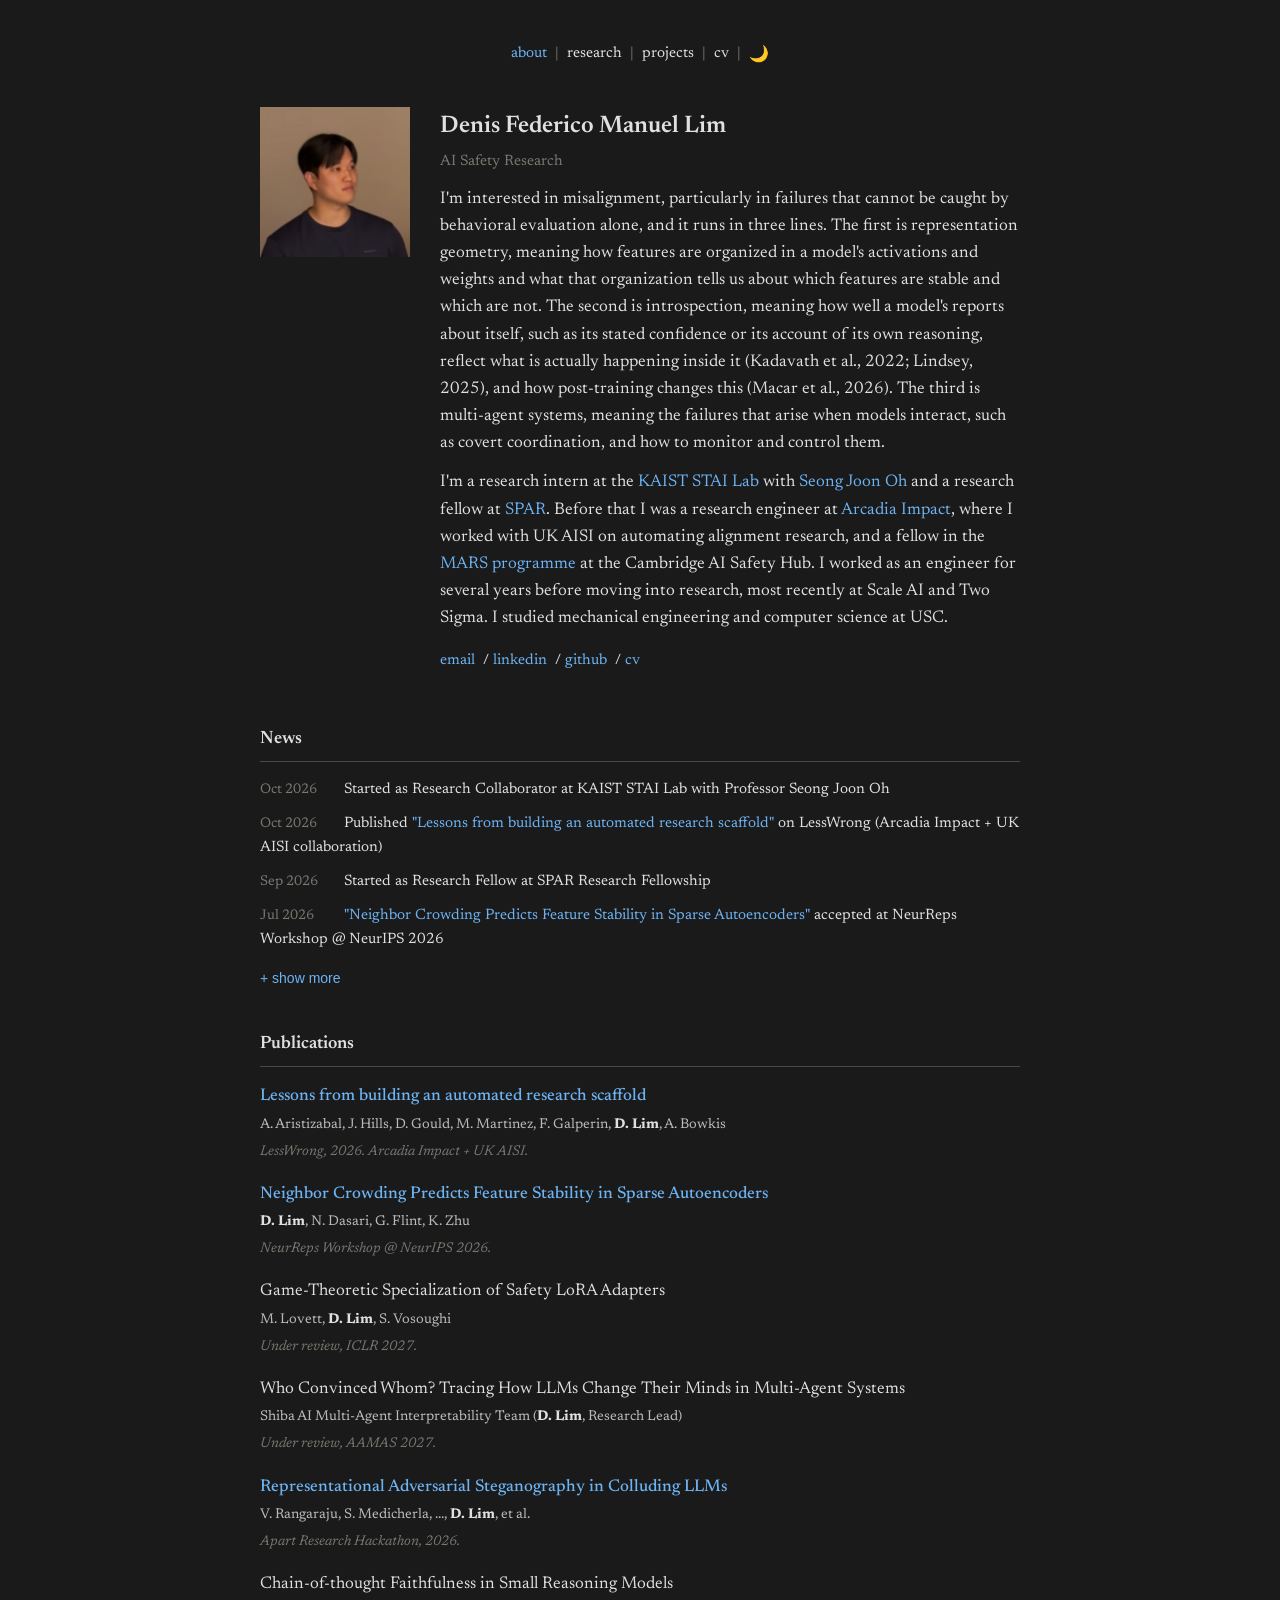
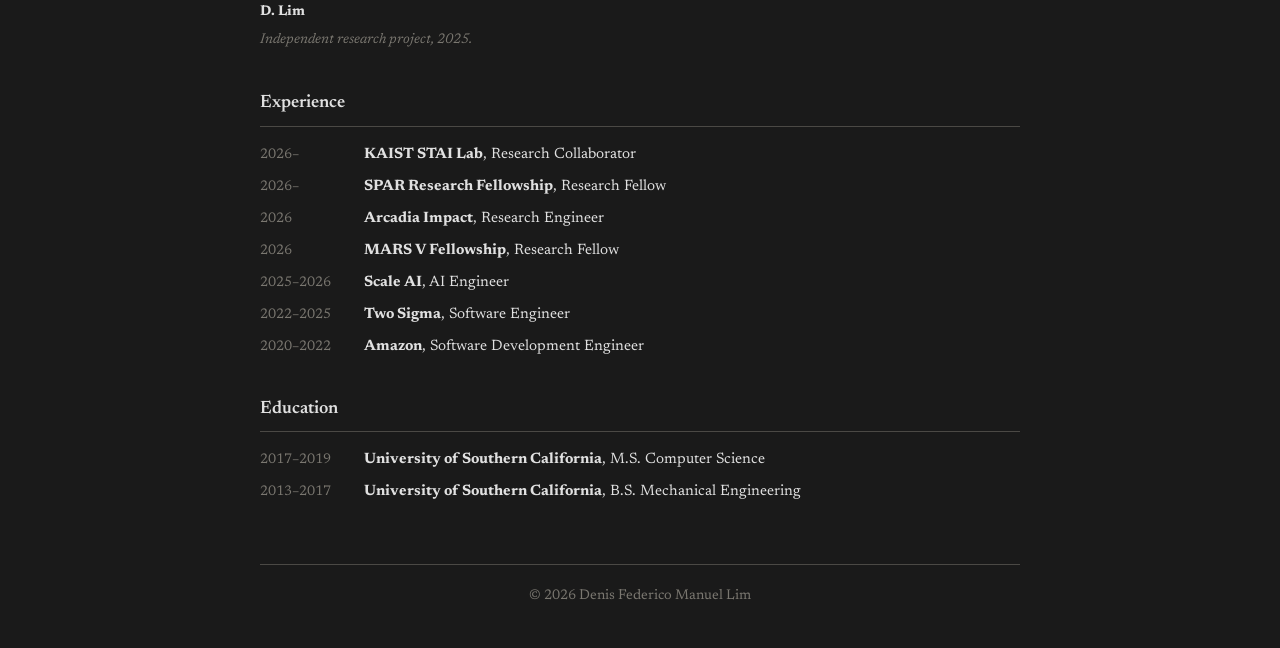
==== index.html @ 085899c4 "Update research interests paragraph with new structure" ====
<!DOCTYPE html>
<html lang="en">
<head>
    <meta charset="UTF-8">
    <meta name="viewport" content="width=device-width, initial-scale=1.0">
    <title>Denis Federico Manuel Lim</title>
    <link rel="preconnect" href="https://fonts.googleapis.com">
    <link rel="preconnect" href="https://fonts.gstatic.com" crossorigin>
    <link href="https://fonts.googleapis.com/css2?family=Newsreader:ital,wght@0,400;0,500;0,600;1,400;1,500;1,600&display=swap" rel="stylesheet">
    <link rel="stylesheet" href="styles.css">
    <script>
        (function() {
            const savedTheme = localStorage.getItem('theme') || 'dark';
            document.documentElement.setAttribute('data-theme', savedTheme);
        })();
    </script>
</head>
<body>
    <div class="wrapper">
        <nav>
            <div class="nav-links">
                <a href="index.html" class="active">about</a>
                <span class="nav-sep">|</span>
                <a href="research.html">research</a>
                <span class="nav-sep">|</span>
                <a href="projects.html">projects</a>
                <span class="nav-sep">|</span>
                <a href="denis_resume_2026_updated.pdf">cv</a>
                <span class="nav-sep">|</span>
                <button class="theme-toggle" onclick="toggleTheme()" aria-label="Toggle dark mode">🌙</button>
            </div>
        </nav>

        <main>
            <section class="hero">
                <div class="hero-image">
                    <img src="images/profile.jpg" alt="Denis Federico Manuel Lim">
                </div>
                <div class="hero-content">
                    <h1>Denis Federico Manuel Lim</h1>
                    <p class="tagline">AI Safety Research</p>

                    <p>I'm interested in misalignment, particularly in failures that cannot be caught by behavioral evaluation alone, and it runs in three lines. The first is representation geometry, meaning how features are organized in a model's activations and weights and what that organization tells us about which features are stable and which are not. The second is introspection, meaning how well a model's reports about itself, such as its stated confidence or its account of its own reasoning, reflect what is actually happening inside it (Kadavath et al., 2022; Lindsey, 2025), and how post-training changes this (Macar et al., 2026). The third is multi-agent systems, meaning the failures that arise when models interact, such as covert coordination, and how to monitor and control them.</p>

                    <p>I'm a research intern at the <a href="https://stai-lab.org/">KAIST STAI Lab</a> with <a href="https://coallaoh.github.io/">Seong Joon Oh</a> and a research fellow at <a href="https://sparai.org/">SPAR</a>. Before that I was a research engineer at <a href="https://www.arcadiaimpact.org/alignment-research">Arcadia Impact</a>, where I worked with UK AISI on automating alignment research, and a fellow in the <a href="https://caish.org/mars">MARS programme</a> at the Cambridge AI Safety Hub. I worked as an engineer for several years before moving into research, most recently at Scale AI and Two Sigma. I studied mechanical engineering and computer science at USC.</p>

                    <p class="contact-links">
                        <a href="mailto:denislim95@gmail.com">email</a> /
                        <a href="https://linkedin.com/in/denis-manuel-lim">linkedin</a> /
                        <a href="https://github.com/DenisLim95">github</a> /
                        <a href="denis_resume_2026_updated.pdf">cv</a>
                    </p>
                </div>
            </section>

            <section class="news">
                <h2>News</h2>
                <ul class="news-list" id="news-list">
                    <li><span class="news-date">Oct 2026</span> Started as Research Collaborator at KAIST STAI Lab with Professor Seong Joon Oh</li>
                    <li><span class="news-date">Oct 2026</span> Published <a href="https://www.lesswrong.com/posts/zGaQ3SS9C6So9NXFg">"Lessons from building an automated research scaffold"</a> on LessWrong (Arcadia Impact + UK AISI collaboration)</li>
                    <li><span class="news-date">Sep 2026</span> Started as Research Fellow at SPAR Research Fellowship</li>
                    <li><span class="news-date">Jul 2026</span> <a href="https://drive.google.com/file/d/1_dhscuXvIvLNLIkpLEj75Ks6DjKdy6IP/view">"Neighbor Crowding Predicts Feature Stability in Sparse Autoencoders"</a> accepted at NeurReps Workshop @ NeurIPS 2026</li>
                    <li class="news-hidden"><span class="news-date">Jul 2026</span> Started as Research Engineer at Arcadia Impact, working on Automated Research Alignment</li>
                    <li class="news-hidden"><span class="news-date">Jun 2026</span> Started MARS V Fellowship, investigating mechanistic detection of unfaithful LLM translations</li>
                    <li class="news-hidden"><span class="news-date">Mar 2026</span> <a href="https://apartresearch.com/sprints/projects/hidden-in-plain-sight-representational-adversarial-steganography-in-colluding-llms-sekh">"Representational Adversarial Steganography in Colluding LLMs"</a> at Apart Research Hackathon</li>
                </ul>
                <button class="news-toggle" onclick="toggleNews()">+ show more</button>
            </section>

            <section class="publications">
                <h2>Publications</h2>
                <ul class="pub-list">
                    <li>
                        <a href="https://www.lesswrong.com/posts/zGaQ3SS9C6So9NXFg">Lessons from building an automated research scaffold</a><br>
                        <span class="pub-authors">A. Aristizabal, J. Hills, D. Gould, M. Martinez, F. Galperin, <strong>D. Lim</strong>, A. Bowkis</span><br>
                        <span class="pub-venue">LessWrong, 2026. Arcadia Impact + UK AISI.</span>
                    </li>
                    <li>
                        <a href="https://drive.google.com/file/d/1_dhscuXvIvLNLIkpLEj75Ks6DjKdy6IP/view">Neighbor Crowding Predicts Feature Stability in Sparse Autoencoders</a><br>
                        <span class="pub-authors"><strong>D. Lim</strong>, N. Dasari, G. Flint, K. Zhu</span><br>
                        <span class="pub-venue">NeurReps Workshop @ NeurIPS 2026.</span>
                    </li>
                    <li>
                        Game-Theoretic Specialization of Safety LoRA Adapters<br>
                        <span class="pub-authors">M. Lovett, <strong>D. Lim</strong>, S. Vosoughi</span><br>
                        <span class="pub-venue">Under review, ICLR 2027.</span>
                    </li>
                    <li>
                        Who Convinced Whom? Tracing How LLMs Change Their Minds in Multi-Agent Systems<br>
                        <span class="pub-authors">Shiba AI Multi-Agent Interpretability Team (<strong>D. Lim</strong>, Research Lead)</span><br>
                        <span class="pub-venue">Under review, AAMAS 2027.</span>
                    </li>
                    <li>
                        <a href="https://apartresearch.com/sprints/projects/hidden-in-plain-sight-representational-adversarial-steganography-in-colluding-llms-sekh">Representational Adversarial Steganography in Colluding LLMs</a><br>
                        <span class="pub-authors">V. Rangaraju, S. Medicherla, ..., <strong>D. Lim</strong>, et al.</span><br>
                        <span class="pub-venue">Apart Research Hackathon, 2026.</span>
                    </li>
                    <li>
                        Chain-of-thought Faithfulness in Small Reasoning Models<br>
                        <span class="pub-authors"><strong>D. Lim</strong></span><br>
                        <span class="pub-venue">Independent research project, 2025.</span>
                    </li>
                </ul>
            </section>

            <section class="experience">
                <h2>Experience</h2>
                <ul class="exp-list">
                    <li><span class="exp-date">2026–</span> <strong>KAIST STAI Lab</strong>, Research Collaborator</li>
                    <li><span class="exp-date">2026–</span> <strong>SPAR Research Fellowship</strong>, Research Fellow</li>
                    <li><span class="exp-date">2026</span> <strong>Arcadia Impact</strong>, Research Engineer</li>
                    <li><span class="exp-date">2026</span> <strong>MARS V Fellowship</strong>, Research Fellow</li>
                    <li><span class="exp-date">2025–2026</span> <strong>Scale AI</strong>, AI Engineer</li>
                    <li><span class="exp-date">2022–2025</span> <strong>Two Sigma</strong>, Software Engineer</li>
                    <li><span class="exp-date">2020–2022</span> <strong>Amazon</strong>, Software Development Engineer</li>
                </ul>
            </section>

            <section class="education">
                <h2>Education</h2>
                <ul class="edu-list">
                    <li><span class="edu-date">2017–2019</span> <strong>University of Southern California</strong>, M.S. Computer Science</li>
                    <li><span class="edu-date">2013–2017</span> <strong>University of Southern California</strong>, B.S. Mechanical Engineering</li>
                </ul>
            </section>
        </main>

        <footer>
            <p>© 2026 Denis Federico Manuel Lim</p>
        </footer>
    </div>

    <script>
        function toggleTheme() {
            const root = document.documentElement;
            const currentTheme = root.getAttribute('data-theme');
            const newTheme = currentTheme === 'dark' ? 'light' : 'dark';
            root.setAttribute('data-theme', newTheme);
            localStorage.setItem('theme', newTheme);
            updateToggleButton(newTheme);
        }

        function updateToggleButton(theme) {
            const button = document.querySelector('.theme-toggle');
            if (button) button.textContent = theme === 'dark' ? '🌙' : '☀️';
        }

        function toggleNews() {
            const hiddenItems = document.querySelectorAll('.news-hidden');
            const button = document.querySelector('.news-toggle');
            const isHidden = hiddenItems[0].style.display !== 'list-item';

            hiddenItems.forEach(item => {
                item.style.display = isHidden ? 'list-item' : 'none';
            });
            button.textContent = isHidden ? '- show less' : '+ show more';
        }

        document.addEventListener('DOMContentLoaded', function() {
            const savedTheme = localStorage.getItem('theme') || 'dark';
            updateToggleButton(savedTheme);
        });
    </script>
</body>
</html>
---- styles.css ----
/* Reset */
* {
    margin: 0;
    padding: 0;
    box-sizing: border-box;
}

/* Base styles */
body {
    font-family: "Newsreader", "Iowan Old Style", "Palatino Linotype", Palatino, Georgia, serif;
    font-size: 17px;
    line-height: 1.6;
    color: #4b4945;
    background: #f5efe2;
    font-feature-settings: "kern", "liga", "onum";
    -webkit-font-smoothing: antialiased;
}

.wrapper {
    max-width: 800px;
    margin: 0 auto;
    padding: 40px 20px;
}

/* Links */
a {
    color: #6b2c20;
    text-decoration: none;
}

a:hover {
    text-decoration: underline;
}

/* Navigation */
nav {
    margin-bottom: 40px;
    text-align: center;
}

.nav-links {
    display: inline-flex;
    align-items: center;
    gap: 8px;
}

.nav-links a {
    color: #4b4945;
    font-size: 15px;
}

.nav-links a:hover,
.nav-links a.active {
    color: #6b2c20;
}

.nav-sep {
    color: #7a7770;
    font-size: 14px;
}

.theme-toggle {
    background: none;
    border: none;
    cursor: pointer;
    font-size: 16px;
    padding: 0;
    line-height: 1;
}

/* Hero section */
.hero {
    display: flex;
    gap: 30px;
    margin-bottom: 40px;
}

.hero-image {
    flex-shrink: 0;
}

.hero-image img {
    width: 150px;
    height: 150px;
    object-fit: cover;
}

.hero-content h1 {
    font-size: 24px;
    font-weight: 600;
    margin-bottom: 4px;
    color: #4b4945;
}

.tagline {
    color: #7a7770;
    font-size: 15px;
    margin-bottom: 16px;
}

.hero-content p {
    margin-bottom: 12px;
}

.hero-content em {
    font-style: italic;
}

.contact-links {
    margin-top: 16px;
    font-size: 15px;
}

.contact-links a {
    margin-right: 4px;
}

/* Sections */
section {
    margin-bottom: 36px;
}

h2 {
    font-size: 18px;
    font-weight: 600;
    margin-bottom: 16px;
    color: #4b4945;
    border-bottom: 1px solid #dccfb3;
    padding-bottom: 8px;
}

/* News section */
.news-list {
    list-style: none;
}

.news-list li {
    margin-bottom: 10px;
    font-size: 15px;
}

.news-hidden {
    display: none;
}

.news-date {
    display: inline-block;
    width: 80px;
    color: #7a7770;
    font-size: 14px;
}

.news-toggle {
    background: none;
    border: none;
    color: #6b2c20;
    cursor: pointer;
    font-size: 14px;
    padding: 0;
    margin-top: 8px;
}

.news-toggle:hover {
    text-decoration: underline;
}

/* Publications */
.pub-list {
    list-style: none;
}

.pub-list li {
    margin-bottom: 16px;
}

.pub-list a {
    font-weight: 500;
}

.pub-authors {
    color: #7a7770;
    font-size: 14px;
}

.pub-authors strong {
    color: #4b4945;
}

.pub-venue {
    color: #7a7770;
    font-size: 14px;
    font-style: italic;
}

/* Experience & Education */
.exp-list,
.edu-list {
    list-style: none;
}

.exp-list li,
.edu-list li {
    margin-bottom: 8px;
    font-size: 15px;
}

.exp-date,
.edu-date {
    display: inline-block;
    width: 100px;
    color: #7a7770;
    font-size: 14px;
}

/* Footer */
footer {
    margin-top: 60px;
    padding-top: 20px;
    border-top: 1px solid #dccfb3;
    text-align: center;
    color: #7a7770;
    font-size: 14px;
}

/* Responsive */
@media (max-width: 600px) {
    .hero {
        flex-direction: column;
        align-items: center;
        text-align: center;
    }

    .hero-content h1 {
        font-size: 22px;
    }

    .news-date,
    .exp-date,
    .edu-date {
        display: block;
        margin-bottom: 2px;
    }
}

/* Dark mode */
html[data-theme="dark"] body {
    background: #1a1a1a;
    color: #e0e0e0;
}

html[data-theme="dark"] a {
    color: #6db3f2;
}

html[data-theme="dark"] .nav-links a {
    color: #e0e0e0;
}

html[data-theme="dark"] .nav-links a:hover,
html[data-theme="dark"] .nav-links a.active {
    color: #6db3f2;
}

html[data-theme="dark"] .nav-sep {
    color: #7a7770;
}

html[data-theme="dark"] .hero-content h1,
html[data-theme="dark"] h2 {
    color: #e0e0e0;
}

html[data-theme="dark"] h2 {
    border-bottom-color: #4b4945;
}

html[data-theme="dark"] .tagline {
    color: #7a7770;
}

html[data-theme="dark"] .news-date,
html[data-theme="dark"] .exp-date,
html[data-theme="dark"] .edu-date {
    color: #7a7770;
}

html[data-theme="dark"] .news-toggle {
    color: #6db3f2;
}

html[data-theme="dark"] .pub-authors {
    color: #bbb;
}

html[data-theme="dark"] .pub-authors strong {
    color: #e0e0e0;
}

html[data-theme="dark"] .pub-venue {
    color: #7a7770;
}

html[data-theme="dark"] footer {
    border-top-color: #4b4945;
    color: #7a7770;
}

/* Projects page styles */
.projects-page section {
    margin-left: 0;
}

.projects-grid {
    display: grid;
    grid-template-columns: repeat(auto-fill, minmax(280px, 1fr));
    gap: 24px;
}

.project-card {
    display: block;
    text-decoration: none;
    color: inherit;
}

.project-card:hover {
    text-decoration: none;
}

.project-card-image {
    aspect-ratio: 16 / 10;
    background: #ece4cf;
    border: 1px solid #dccfb3;
    overflow: hidden;
    margin-bottom: 10px;
    border-radius: 4px;
}

html[data-theme="dark"] .project-card-image {
    background: #2a2a2a;
    border-color: #4b4945;
}

.project-card-image img {
    width: 100%;
    height: 100%;
    object-fit: cover;
}

.project-card-image.placeholder {
    display: flex;
    align-items: center;
    justify-content: center;
    color: #7a7770;
    font-size: 14px;
}

.project-card-image.placeholder::after {
    content: "Coming soon";
}

.project-card-title {
    font-size: 15px;
    font-weight: 500;
    color: #4b4945;
    margin: 0;
}

html[data-theme="dark"] .project-card-title {
    color: #e0e0e0;
}

.project-card:hover .project-card-title {
    color: #6b2c20;
}

html[data-theme="dark"] .project-card:hover .project-card-title {
    color: #6db3f2;
}

/* Blog post styles */
.blog-post {
    max-width: 100%;
}

.blog-post header {
    margin-bottom: 30px;
}

.blog-post h1 {
    font-size: 24px;
    font-weight: 600;
    margin-bottom: 8px;
}

.post-meta {
    color: #7a7770;
    font-size: 14px;
}

html[data-theme="dark"] .post-meta {
    color: #7a7770;
}

.post-links {
    margin-top: 8px;
    font-size: 14px;
}

.blog-post section {
    margin-bottom: 28px;
}

.blog-post h2 {
    font-size: 18px;
    margin-top: 28px;
    margin-bottom: 12px;
}

.blog-post h3 {
    font-size: 16px;
    font-weight: 500;
    color: #4b4945;
    margin-top: 20px;
    margin-bottom: 10px;
}

html[data-theme="dark"] .blog-post h3 {
    color: #e0e0e0;
}

.blog-post p {
    margin-bottom: 14px;
}

.blog-post ul {
    margin-bottom: 14px;
    padding-left: 20px;
}

.blog-post li {
    margin-bottom: 6px;
}

.blog-post table {
    width: 100%;
    border-collapse: collapse;
    margin-bottom: 16px;
    font-size: 14px;
}

.blog-post th,
.blog-post td {
    padding: 8px 12px;
    text-align: left;
    border-bottom: 1px solid #dccfb3;
}

html[data-theme="dark"] .blog-post th,
html[data-theme="dark"] .blog-post td {
    border-bottom-color: #4b4945;
}

.blog-post th {
    font-weight: 500;
}

.blog-post code {
    font-family: "SF Mono", Monaco, monospace;
    background: #ece4cf;
    padding: 2px 5px;
    font-size: 14px;
    border-radius: 3px;
}

html[data-theme="dark"] .blog-post code {
    background: #2a2a2a;
}

.blog-post pre {
    background: #ece4cf;
    padding: 14px;
    overflow-x: auto;
    margin-bottom: 16px;
    border-radius: 4px;
}

html[data-theme="dark"] .blog-post pre {
    background: #2a2a2a;
}

.blog-post pre code {
    padding: 0;
    background: none;
}

.blog-post figure {
    margin: 20px 0;
}

.blog-post figure img {
    width: 100%;
    border-radius: 4px;
}

.blog-post figcaption {
    margin-top: 8px;
    font-size: 13px;
    color: #7a7770;
    text-align: center;
    font-style: italic;
}

html[data-theme="dark"] .blog-post figcaption {
    color: #7a7770;
}

.back-link {
    margin-top: 40px;
    padding-top: 20px;
    border-top: 1px solid #dccfb3;
}

html[data-theme="dark"] .back-link {
    border-top-color: #4b4945;
}

.coming-soon {
    color: #7a7770;
    font-style: italic;
}

.video-container {
    margin: 20px 0;
}

.video-container video {
    width: 100%;
    max-width: 100%;
    border-radius: 4px;
}
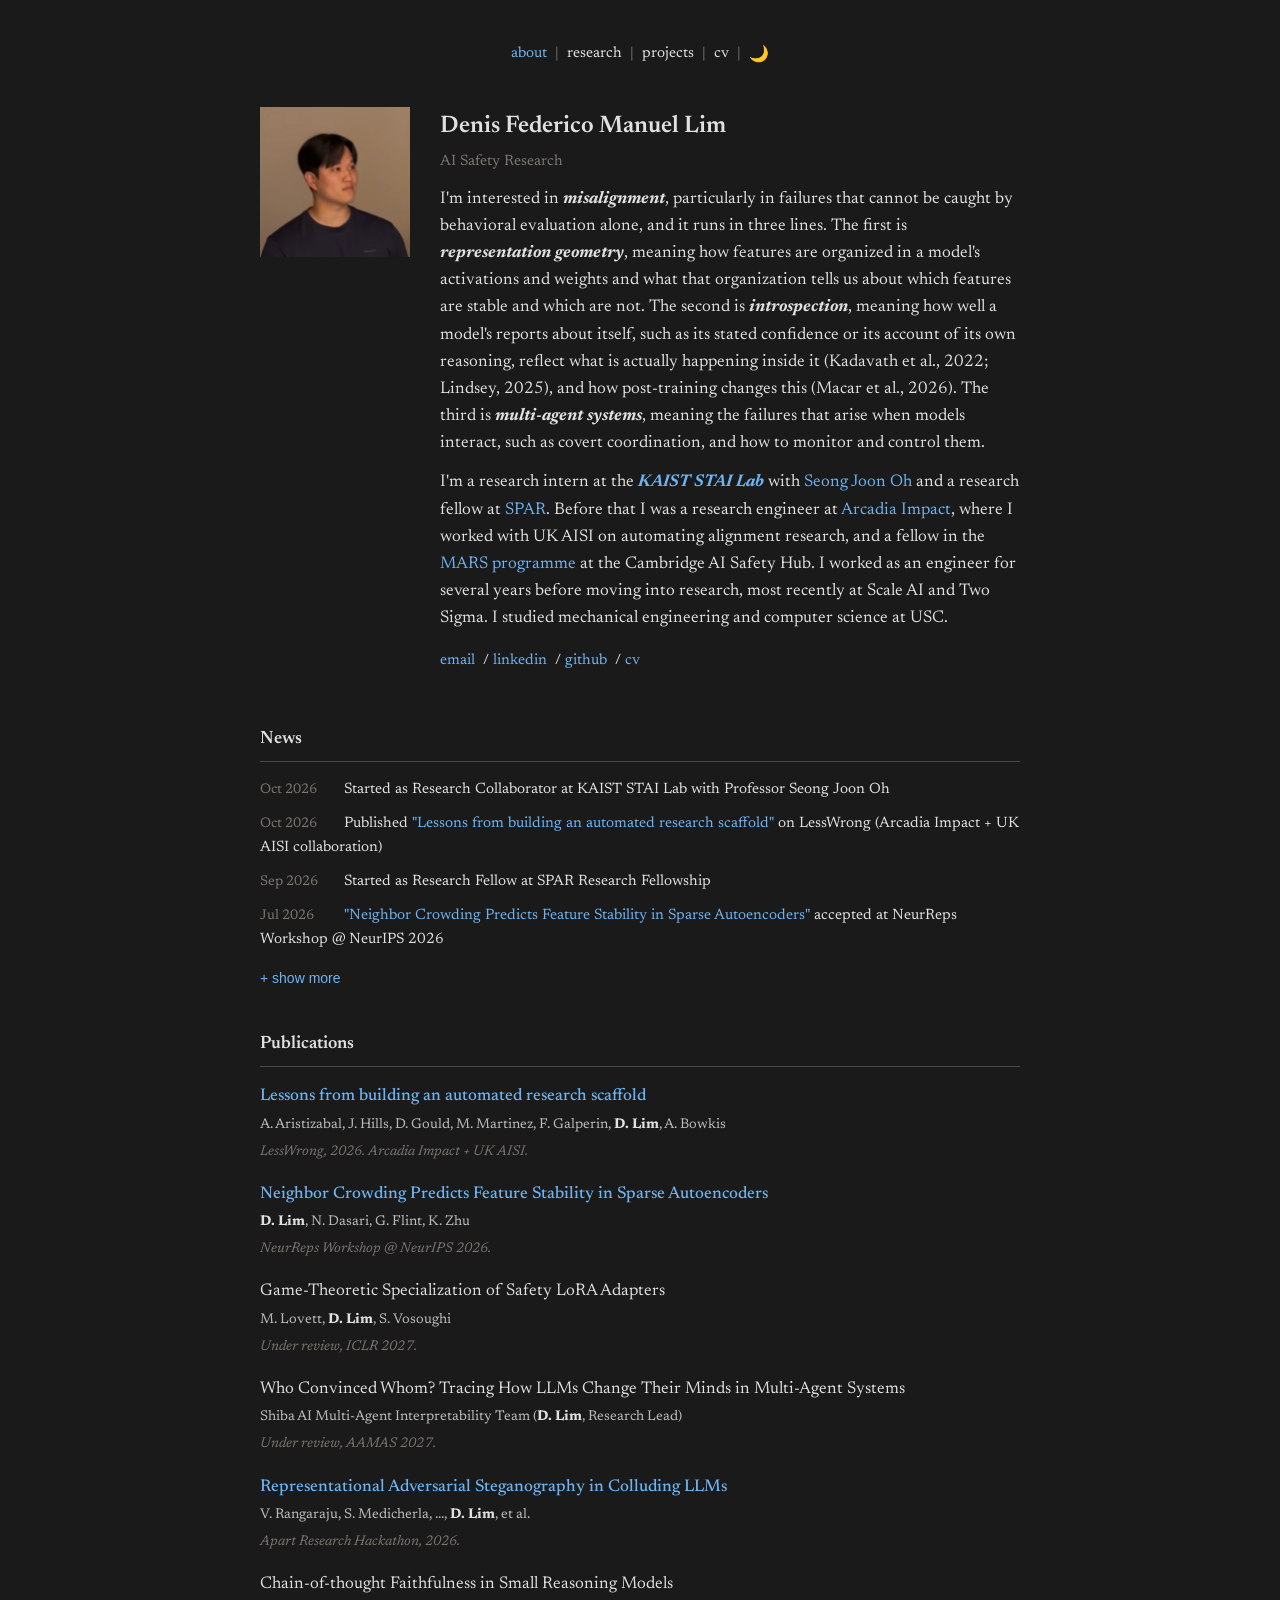
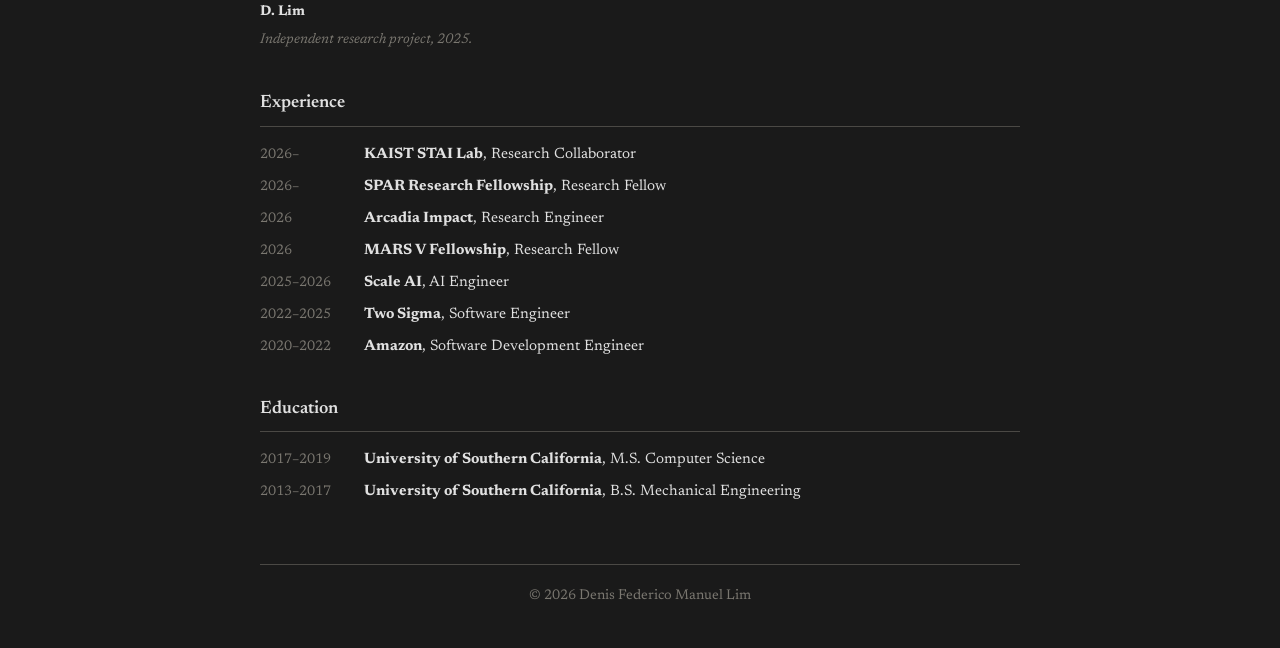
==== commit c9cd7914: "Bold and italicize key terms in bio" ====
--- a/index.html
+++ b/index.html
@@ -40,9 +40,9 @@
                     <h1>Denis Federico Manuel Lim</h1>
                     <p class="tagline">AI Safety Research</p>
 
-                    <p>I'm interested in misalignment, particularly in failures that cannot be caught by behavioral evaluation alone, and it runs in three lines. The first is representation geometry, meaning how features are organized in a model's activations and weights and what that organization tells us about which features are stable and which are not. The second is introspection, meaning how well a model's reports about itself, such as its stated confidence or its account of its own reasoning, reflect what is actually happening inside it (Kadavath et al., 2022; Lindsey, 2025), and how post-training changes this (Macar et al., 2026). The third is multi-agent systems, meaning the failures that arise when models interact, such as covert coordination, and how to monitor and control them.</p>
+                    <p>I'm interested in <strong><em>misalignment</em></strong>, particularly in failures that cannot be caught by behavioral evaluation alone, and it runs in three lines. The first is <strong><em>representation geometry</em></strong>, meaning how features are organized in a model's activations and weights and what that organization tells us about which features are stable and which are not. The second is <strong><em>introspection</em></strong>, meaning how well a model's reports about itself, such as its stated confidence or its account of its own reasoning, reflect what is actually happening inside it (Kadavath et al., 2022; Lindsey, 2025), and how post-training changes this (Macar et al., 2026). The third is <strong><em>multi-agent systems</em></strong>, meaning the failures that arise when models interact, such as covert coordination, and how to monitor and control them.</p>
 
-                    <p>I'm a research intern at the <a href="https://stai-lab.org/">KAIST STAI Lab</a> with <a href="https://coallaoh.github.io/">Seong Joon Oh</a> and a research fellow at <a href="https://sparai.org/">SPAR</a>. Before that I was a research engineer at <a href="https://www.arcadiaimpact.org/alignment-research">Arcadia Impact</a>, where I worked with UK AISI on automating alignment research, and a fellow in the <a href="https://caish.org/mars">MARS programme</a> at the Cambridge AI Safety Hub. I worked as an engineer for several years before moving into research, most recently at Scale AI and Two Sigma. I studied mechanical engineering and computer science at USC.</p>
+                    <p>I'm a research intern at the <a href="https://stai-lab.org/"><strong><em>KAIST STAI Lab</em></strong></a> with <a href="https://coallaoh.github.io/">Seong Joon Oh</a> and a research fellow at <a href="https://sparai.org/">SPAR</a>. Before that I was a research engineer at <a href="https://www.arcadiaimpact.org/alignment-research">Arcadia Impact</a>, where I worked with UK AISI on automating alignment research, and a fellow in the <a href="https://caish.org/mars">MARS programme</a> at the Cambridge AI Safety Hub. I worked as an engineer for several years before moving into research, most recently at Scale AI and Two Sigma. I studied mechanical engineering and computer science at USC.</p>
 
                     <p class="contact-links">
                         <a href="mailto:denislim95@gmail.com">email</a> /
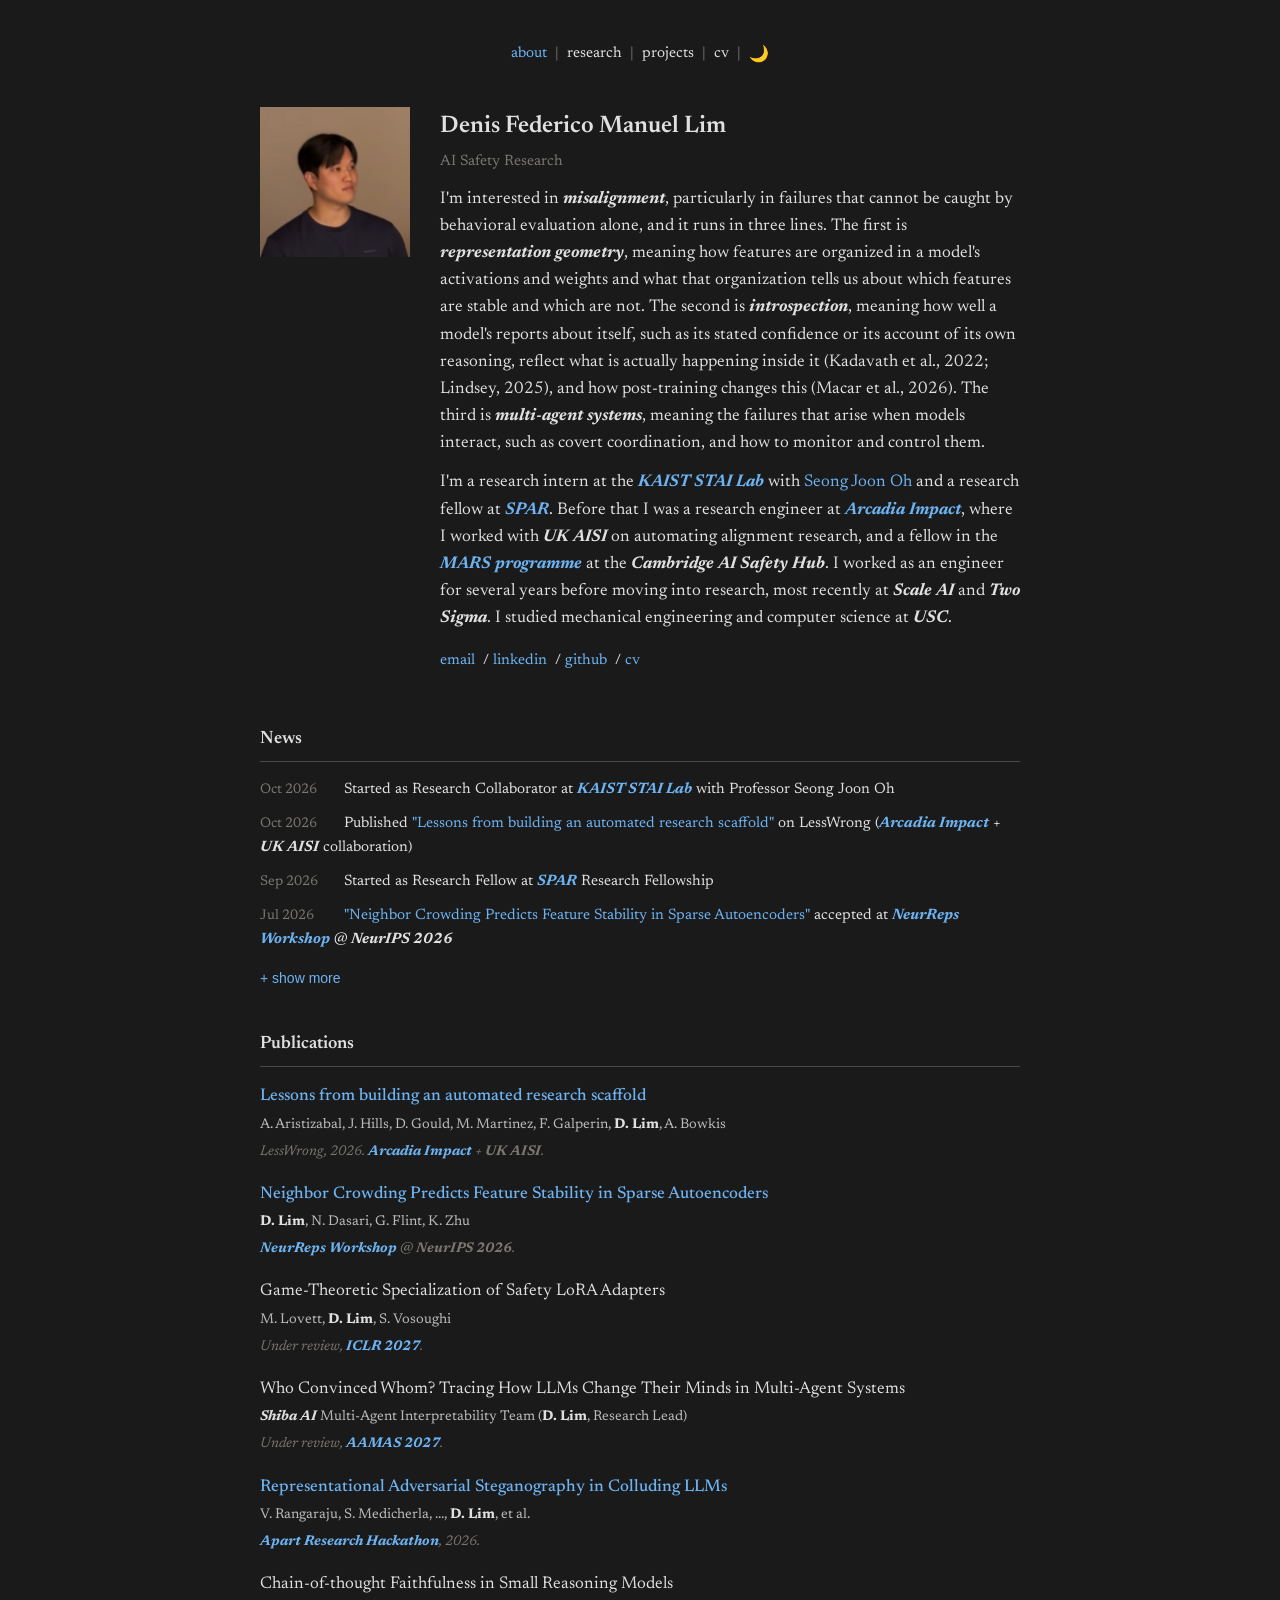
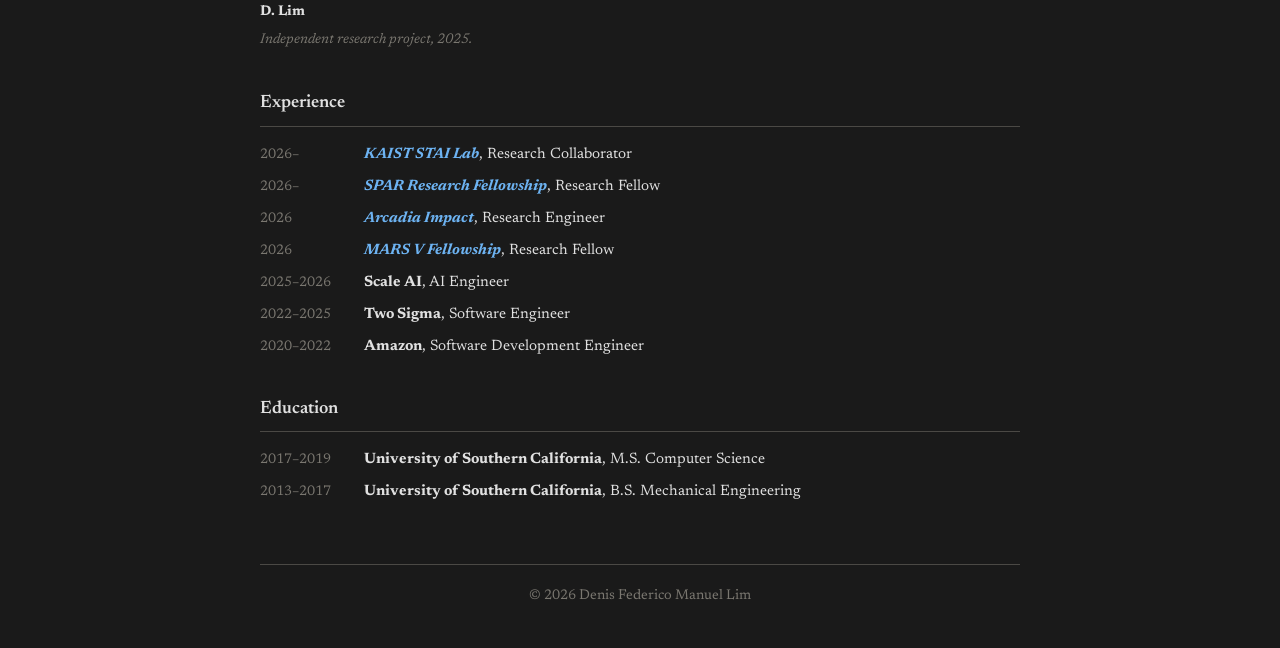
==== commit 5ad71598: "Add links and bold/italic formatting to orgs, labs, conferences across all sections" ====
--- a/index.html
+++ b/index.html
@@ -42,7 +42,7 @@
 
                     <p>I'm interested in <strong><em>misalignment</em></strong>, particularly in failures that cannot be caught by behavioral evaluation alone, and it runs in three lines. The first is <strong><em>representation geometry</em></strong>, meaning how features are organized in a model's activations and weights and what that organization tells us about which features are stable and which are not. The second is <strong><em>introspection</em></strong>, meaning how well a model's reports about itself, such as its stated confidence or its account of its own reasoning, reflect what is actually happening inside it (Kadavath et al., 2022; Lindsey, 2025), and how post-training changes this (Macar et al., 2026). The third is <strong><em>multi-agent systems</em></strong>, meaning the failures that arise when models interact, such as covert coordination, and how to monitor and control them.</p>
 
-                    <p>I'm a research intern at the <a href="https://stai-lab.org/"><strong><em>KAIST STAI Lab</em></strong></a> with <a href="https://coallaoh.github.io/">Seong Joon Oh</a> and a research fellow at <a href="https://sparai.org/">SPAR</a>. Before that I was a research engineer at <a href="https://www.arcadiaimpact.org/alignment-research">Arcadia Impact</a>, where I worked with UK AISI on automating alignment research, and a fellow in the <a href="https://caish.org/mars">MARS programme</a> at the Cambridge AI Safety Hub. I worked as an engineer for several years before moving into research, most recently at Scale AI and Two Sigma. I studied mechanical engineering and computer science at USC.</p>
+                    <p>I'm a research intern at the <a href="https://stai-lab.org/"><strong><em>KAIST STAI Lab</em></strong></a> with <a href="https://coallaoh.github.io/">Seong Joon Oh</a> and a research fellow at <a href="https://sparai.org/"><strong><em>SPAR</em></strong></a>. Before that I was a research engineer at <a href="https://www.arcadiaimpact.org/alignment-research"><strong><em>Arcadia Impact</em></strong></a>, where I worked with <strong><em>UK AISI</em></strong> on automating alignment research, and a fellow in the <a href="https://caish.org/mars"><strong><em>MARS programme</em></strong></a> at the <strong><em>Cambridge AI Safety Hub</em></strong>. I worked as an engineer for several years before moving into research, most recently at <strong><em>Scale AI</em></strong> and <strong><em>Two Sigma</em></strong>. I studied mechanical engineering and computer science at <strong><em>USC</em></strong>.</p>
 
                     <p class="contact-links">
                         <a href="mailto:denislim95@gmail.com">email</a> /
@@ -56,13 +56,13 @@
             <section class="news">
                 <h2>News</h2>
                 <ul class="news-list" id="news-list">
-                    <li><span class="news-date">Oct 2026</span> Started as Research Collaborator at KAIST STAI Lab with Professor Seong Joon Oh</li>
-                    <li><span class="news-date">Oct 2026</span> Published <a href="https://www.lesswrong.com/posts/zGaQ3SS9C6So9NXFg">"Lessons from building an automated research scaffold"</a> on LessWrong (Arcadia Impact + UK AISI collaboration)</li>
-                    <li><span class="news-date">Sep 2026</span> Started as Research Fellow at SPAR Research Fellowship</li>
-                    <li><span class="news-date">Jul 2026</span> <a href="https://drive.google.com/file/d/1_dhscuXvIvLNLIkpLEj75Ks6DjKdy6IP/view">"Neighbor Crowding Predicts Feature Stability in Sparse Autoencoders"</a> accepted at NeurReps Workshop @ NeurIPS 2026</li>
-                    <li class="news-hidden"><span class="news-date">Jul 2026</span> Started as Research Engineer at Arcadia Impact, working on Automated Research Alignment</li>
-                    <li class="news-hidden"><span class="news-date">Jun 2026</span> Started MARS V Fellowship, investigating mechanistic detection of unfaithful LLM translations</li>
-                    <li class="news-hidden"><span class="news-date">Mar 2026</span> <a href="https://apartresearch.com/sprints/projects/hidden-in-plain-sight-representational-adversarial-steganography-in-colluding-llms-sekh">"Representational Adversarial Steganography in Colluding LLMs"</a> at Apart Research Hackathon</li>
+                    <li><span class="news-date">Oct 2026</span> Started as Research Collaborator at <a href="https://stai-lab.org/"><strong><em>KAIST STAI Lab</em></strong></a> with Professor Seong Joon Oh</li>
+                    <li><span class="news-date">Oct 2026</span> Published <a href="https://www.lesswrong.com/posts/zGaQ3SS9C6So9NXFg">"Lessons from building an automated research scaffold"</a> on LessWrong (<a href="https://www.arcadiaimpact.org/alignment-research"><strong><em>Arcadia Impact</em></strong></a> + <strong><em>UK AISI</em></strong> collaboration)</li>
+                    <li><span class="news-date">Sep 2026</span> Started as Research Fellow at <a href="https://sparai.org/"><strong><em>SPAR</em></strong></a> Research Fellowship</li>
+                    <li><span class="news-date">Jul 2026</span> <a href="https://drive.google.com/file/d/1_dhscuXvIvLNLIkpLEj75Ks6DjKdy6IP/view">"Neighbor Crowding Predicts Feature Stability in Sparse Autoencoders"</a> accepted at <a href="https://neurreps.org/"><strong><em>NeurReps Workshop</em></strong></a> @ <strong><em>NeurIPS 2026</em></strong></li>
+                    <li class="news-hidden"><span class="news-date">Jul 2026</span> Started as Research Engineer at <a href="https://www.arcadiaimpact.org/alignment-research"><strong><em>Arcadia Impact</em></strong></a>, working on Automated Research Alignment</li>
+                    <li class="news-hidden"><span class="news-date">Jun 2026</span> Started <a href="https://caish.org/mars"><strong><em>MARS V Fellowship</em></strong></a>, investigating mechanistic detection of unfaithful LLM translations</li>
+                    <li class="news-hidden"><span class="news-date">Mar 2026</span> <a href="https://apartresearch.com/sprints/projects/hidden-in-plain-sight-representational-adversarial-steganography-in-colluding-llms-sekh">"Representational Adversarial Steganography in Colluding LLMs"</a> at <a href="https://apartresearch.com/sprints/ai-control-hackathon-2026-03-20-to-2026-03-22"><strong><em>Apart Research Hackathon</em></strong></a></li>
                 </ul>
                 <button class="news-toggle" onclick="toggleNews()">+ show more</button>
             </section>
@@ -73,27 +73,27 @@
                     <li>
                         <a href="https://www.lesswrong.com/posts/zGaQ3SS9C6So9NXFg">Lessons from building an automated research scaffold</a><br>
                         <span class="pub-authors">A. Aristizabal, J. Hills, D. Gould, M. Martinez, F. Galperin, <strong>D. Lim</strong>, A. Bowkis</span><br>
-                        <span class="pub-venue">LessWrong, 2026. Arcadia Impact + UK AISI.</span>
+                        <span class="pub-venue">LessWrong, 2026. <a href="https://www.arcadiaimpact.org/alignment-research"><strong><em>Arcadia Impact</em></strong></a> + <strong><em>UK AISI</em></strong>.</span>
                     </li>
                     <li>
                         <a href="https://drive.google.com/file/d/1_dhscuXvIvLNLIkpLEj75Ks6DjKdy6IP/view">Neighbor Crowding Predicts Feature Stability in Sparse Autoencoders</a><br>
                         <span class="pub-authors"><strong>D. Lim</strong>, N. Dasari, G. Flint, K. Zhu</span><br>
-                        <span class="pub-venue">NeurReps Workshop @ NeurIPS 2026.</span>
+                        <span class="pub-venue"><a href="https://neurreps.org/"><strong><em>NeurReps Workshop</em></strong></a> @ <strong><em>NeurIPS 2026</em></strong>.</span>
                     </li>
                     <li>
                         Game-Theoretic Specialization of Safety LoRA Adapters<br>
                         <span class="pub-authors">M. Lovett, <strong>D. Lim</strong>, S. Vosoughi</span><br>
-                        <span class="pub-venue">Under review, ICLR 2027.</span>
+                        <span class="pub-venue">Under review, <a href="https://iclr.cc/"><strong><em>ICLR 2027</em></strong></a>.</span>
                     </li>
                     <li>
                         Who Convinced Whom? Tracing How LLMs Change Their Minds in Multi-Agent Systems<br>
-                        <span class="pub-authors">Shiba AI Multi-Agent Interpretability Team (<strong>D. Lim</strong>, Research Lead)</span><br>
-                        <span class="pub-venue">Under review, AAMAS 2027.</span>
+                        <span class="pub-authors"><a href="https://www.shiba-ai.jp/"><strong><em>Shiba AI</em></strong></a> Multi-Agent Interpretability Team (<strong>D. Lim</strong>, Research Lead)</span><br>
+                        <span class="pub-venue">Under review, <a href="https://warwick.ac.uk/fac/sci/dcs/aamas2027/"><strong><em>AAMAS 2027</em></strong></a>.</span>
                     </li>
                     <li>
                         <a href="https://apartresearch.com/sprints/projects/hidden-in-plain-sight-representational-adversarial-steganography-in-colluding-llms-sekh">Representational Adversarial Steganography in Colluding LLMs</a><br>
                         <span class="pub-authors">V. Rangaraju, S. Medicherla, ..., <strong>D. Lim</strong>, et al.</span><br>
-                        <span class="pub-venue">Apart Research Hackathon, 2026.</span>
+                        <span class="pub-venue"><a href="https://apartresearch.com/sprints/ai-control-hackathon-2026-03-20-to-2026-03-22"><strong><em>Apart Research Hackathon</em></strong></a>, 2026.</span>
                     </li>
                     <li>
                         Chain-of-thought Faithfulness in Small Reasoning Models<br>
@@ -106,10 +106,10 @@
             <section class="experience">
                 <h2>Experience</h2>
                 <ul class="exp-list">
-                    <li><span class="exp-date">2026–</span> <strong>KAIST STAI Lab</strong>, Research Collaborator</li>
-                    <li><span class="exp-date">2026–</span> <strong>SPAR Research Fellowship</strong>, Research Fellow</li>
-                    <li><span class="exp-date">2026</span> <strong>Arcadia Impact</strong>, Research Engineer</li>
-                    <li><span class="exp-date">2026</span> <strong>MARS V Fellowship</strong>, Research Fellow</li>
+                    <li><span class="exp-date">2026–</span> <a href="https://stai-lab.org/"><strong><em>KAIST STAI Lab</em></strong></a>, Research Collaborator</li>
+                    <li><span class="exp-date">2026–</span> <a href="https://sparai.org/"><strong><em>SPAR Research Fellowship</em></strong></a>, Research Fellow</li>
+                    <li><span class="exp-date">2026</span> <a href="https://www.arcadiaimpact.org/alignment-research"><strong><em>Arcadia Impact</em></strong></a>, Research Engineer</li>
+                    <li><span class="exp-date">2026</span> <a href="https://caish.org/mars"><strong><em>MARS V Fellowship</em></strong></a>, Research Fellow</li>
                     <li><span class="exp-date">2025–2026</span> <strong>Scale AI</strong>, AI Engineer</li>
                     <li><span class="exp-date">2022–2025</span> <strong>Two Sigma</strong>, Software Engineer</li>
                     <li><span class="exp-date">2020–2022</span> <strong>Amazon</strong>, Software Development Engineer</li>
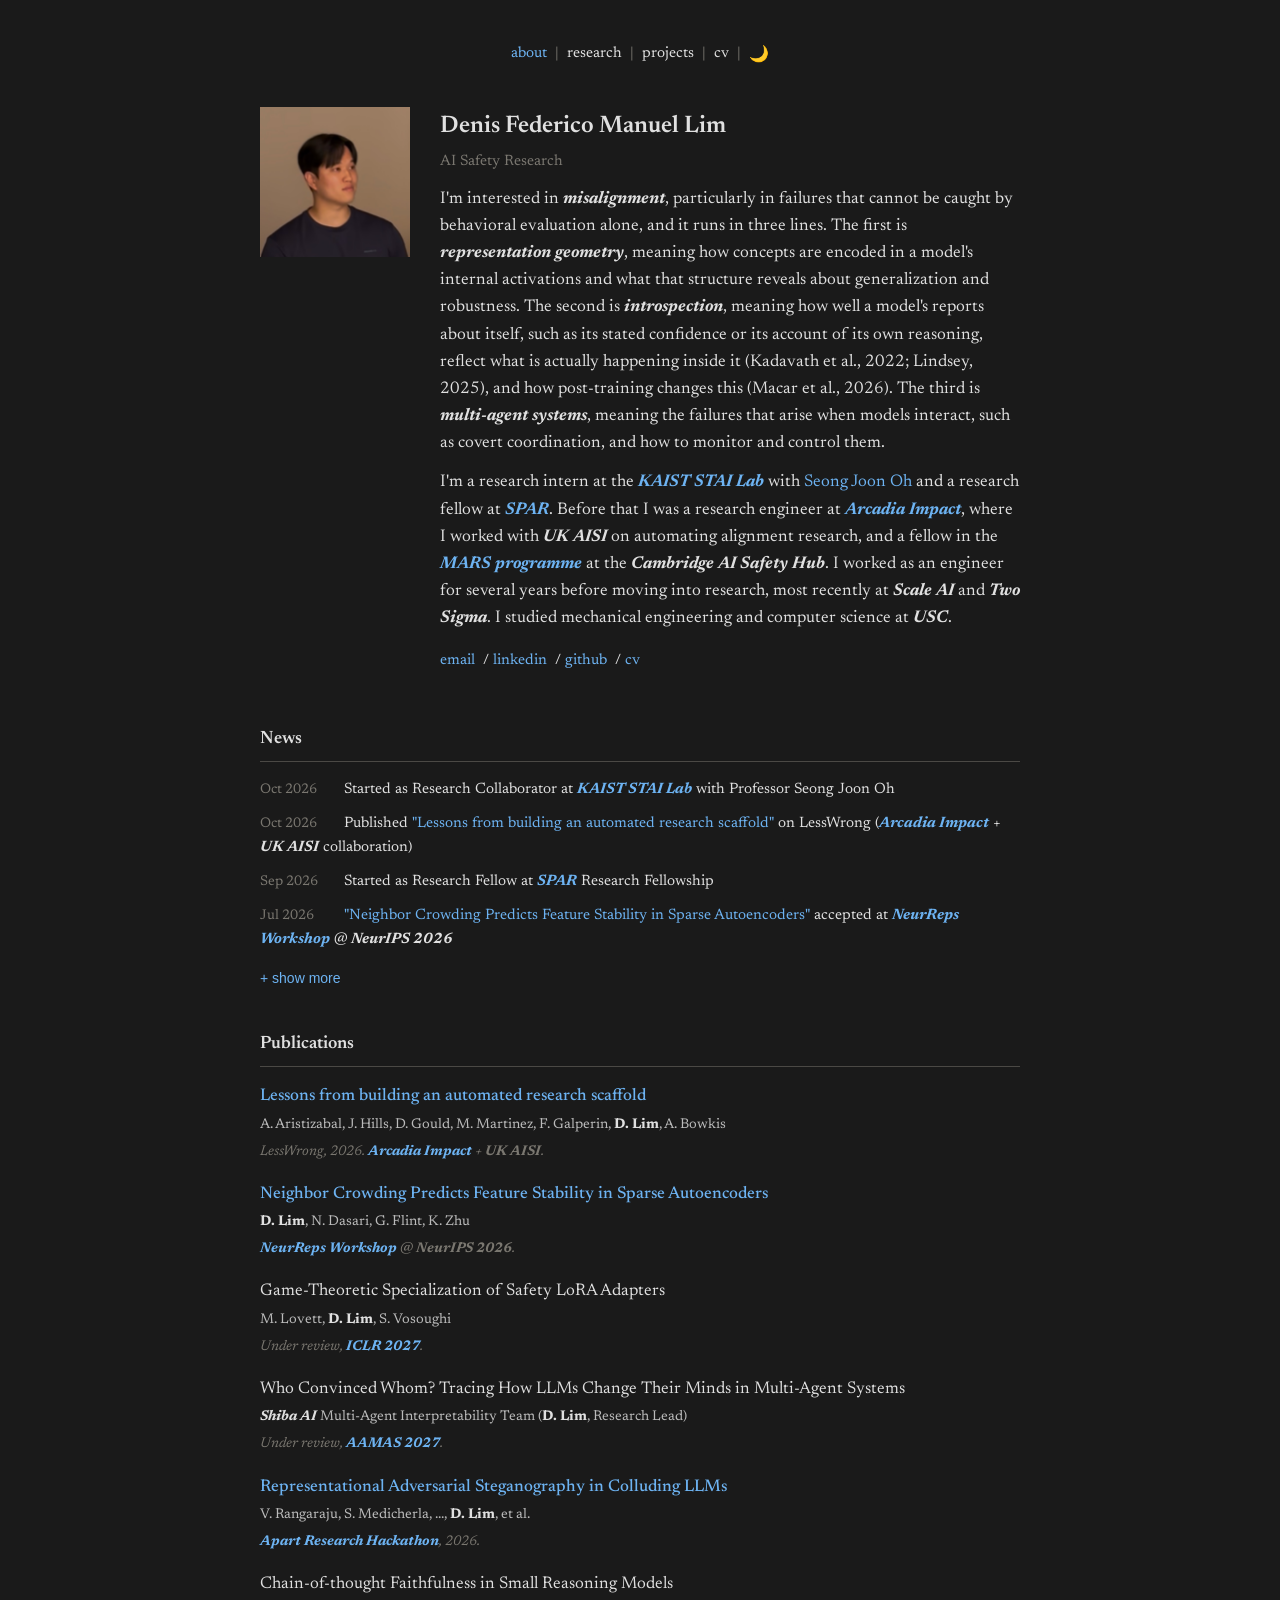
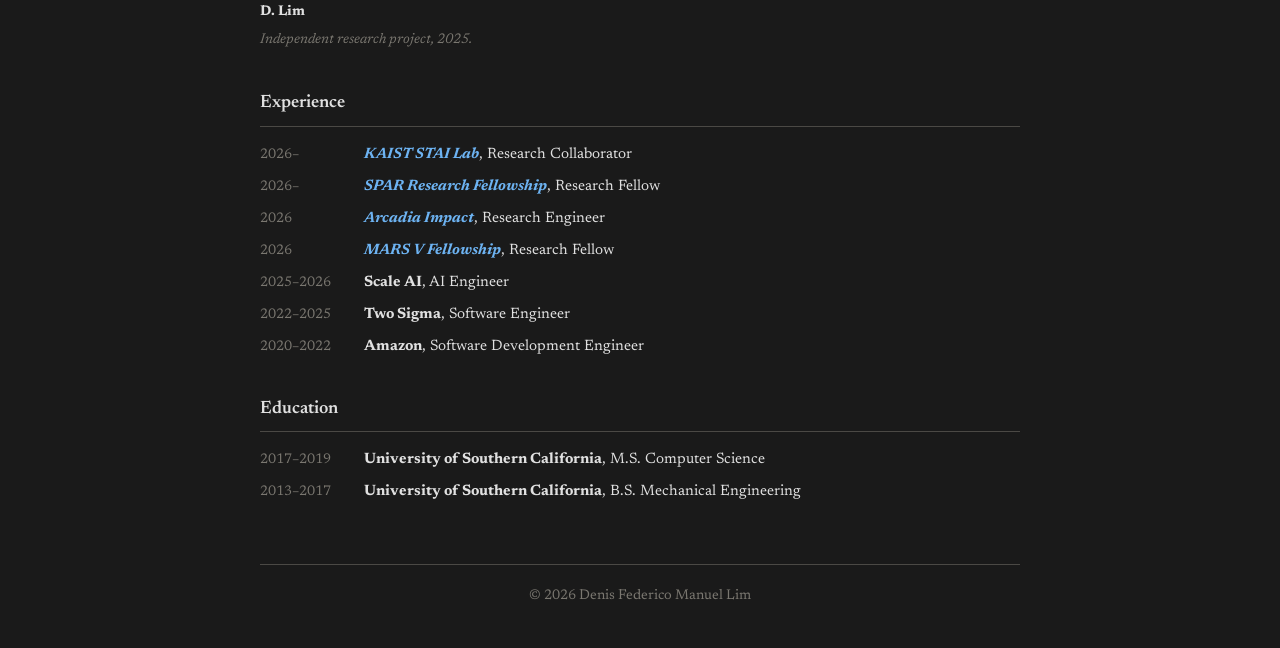
==== commit 3a33400c: "Generalize representation geometry description" ====
--- a/index.html
+++ b/index.html
@@ -40,7 +40,7 @@
                     <h1>Denis Federico Manuel Lim</h1>
                     <p class="tagline">AI Safety Research</p>
 
-                    <p>I'm interested in <strong><em>misalignment</em></strong>, particularly in failures that cannot be caught by behavioral evaluation alone, and it runs in three lines. The first is <strong><em>representation geometry</em></strong>, meaning how features are organized in a model's activations and weights and what that organization tells us about which features are stable and which are not. The second is <strong><em>introspection</em></strong>, meaning how well a model's reports about itself, such as its stated confidence or its account of its own reasoning, reflect what is actually happening inside it (Kadavath et al., 2022; Lindsey, 2025), and how post-training changes this (Macar et al., 2026). The third is <strong><em>multi-agent systems</em></strong>, meaning the failures that arise when models interact, such as covert coordination, and how to monitor and control them.</p>
+                    <p>I'm interested in <strong><em>misalignment</em></strong>, particularly in failures that cannot be caught by behavioral evaluation alone, and it runs in three lines. The first is <strong><em>representation geometry</em></strong>, meaning how concepts are encoded in a model's internal activations and what that structure reveals about generalization and robustness. The second is <strong><em>introspection</em></strong>, meaning how well a model's reports about itself, such as its stated confidence or its account of its own reasoning, reflect what is actually happening inside it (Kadavath et al., 2022; Lindsey, 2025), and how post-training changes this (Macar et al., 2026). The third is <strong><em>multi-agent systems</em></strong>, meaning the failures that arise when models interact, such as covert coordination, and how to monitor and control them.</p>
 
                     <p>I'm a research intern at the <a href="https://stai-lab.org/"><strong><em>KAIST STAI Lab</em></strong></a> with <a href="https://coallaoh.github.io/">Seong Joon Oh</a> and a research fellow at <a href="https://sparai.org/"><strong><em>SPAR</em></strong></a>. Before that I was a research engineer at <a href="https://www.arcadiaimpact.org/alignment-research"><strong><em>Arcadia Impact</em></strong></a>, where I worked with <strong><em>UK AISI</em></strong> on automating alignment research, and a fellow in the <a href="https://caish.org/mars"><strong><em>MARS programme</em></strong></a> at the <strong><em>Cambridge AI Safety Hub</em></strong>. I worked as an engineer for several years before moving into research, most recently at <strong><em>Scale AI</em></strong> and <strong><em>Two Sigma</em></strong>. I studied mechanical engineering and computer science at <strong><em>USC</em></strong>.</p>
 
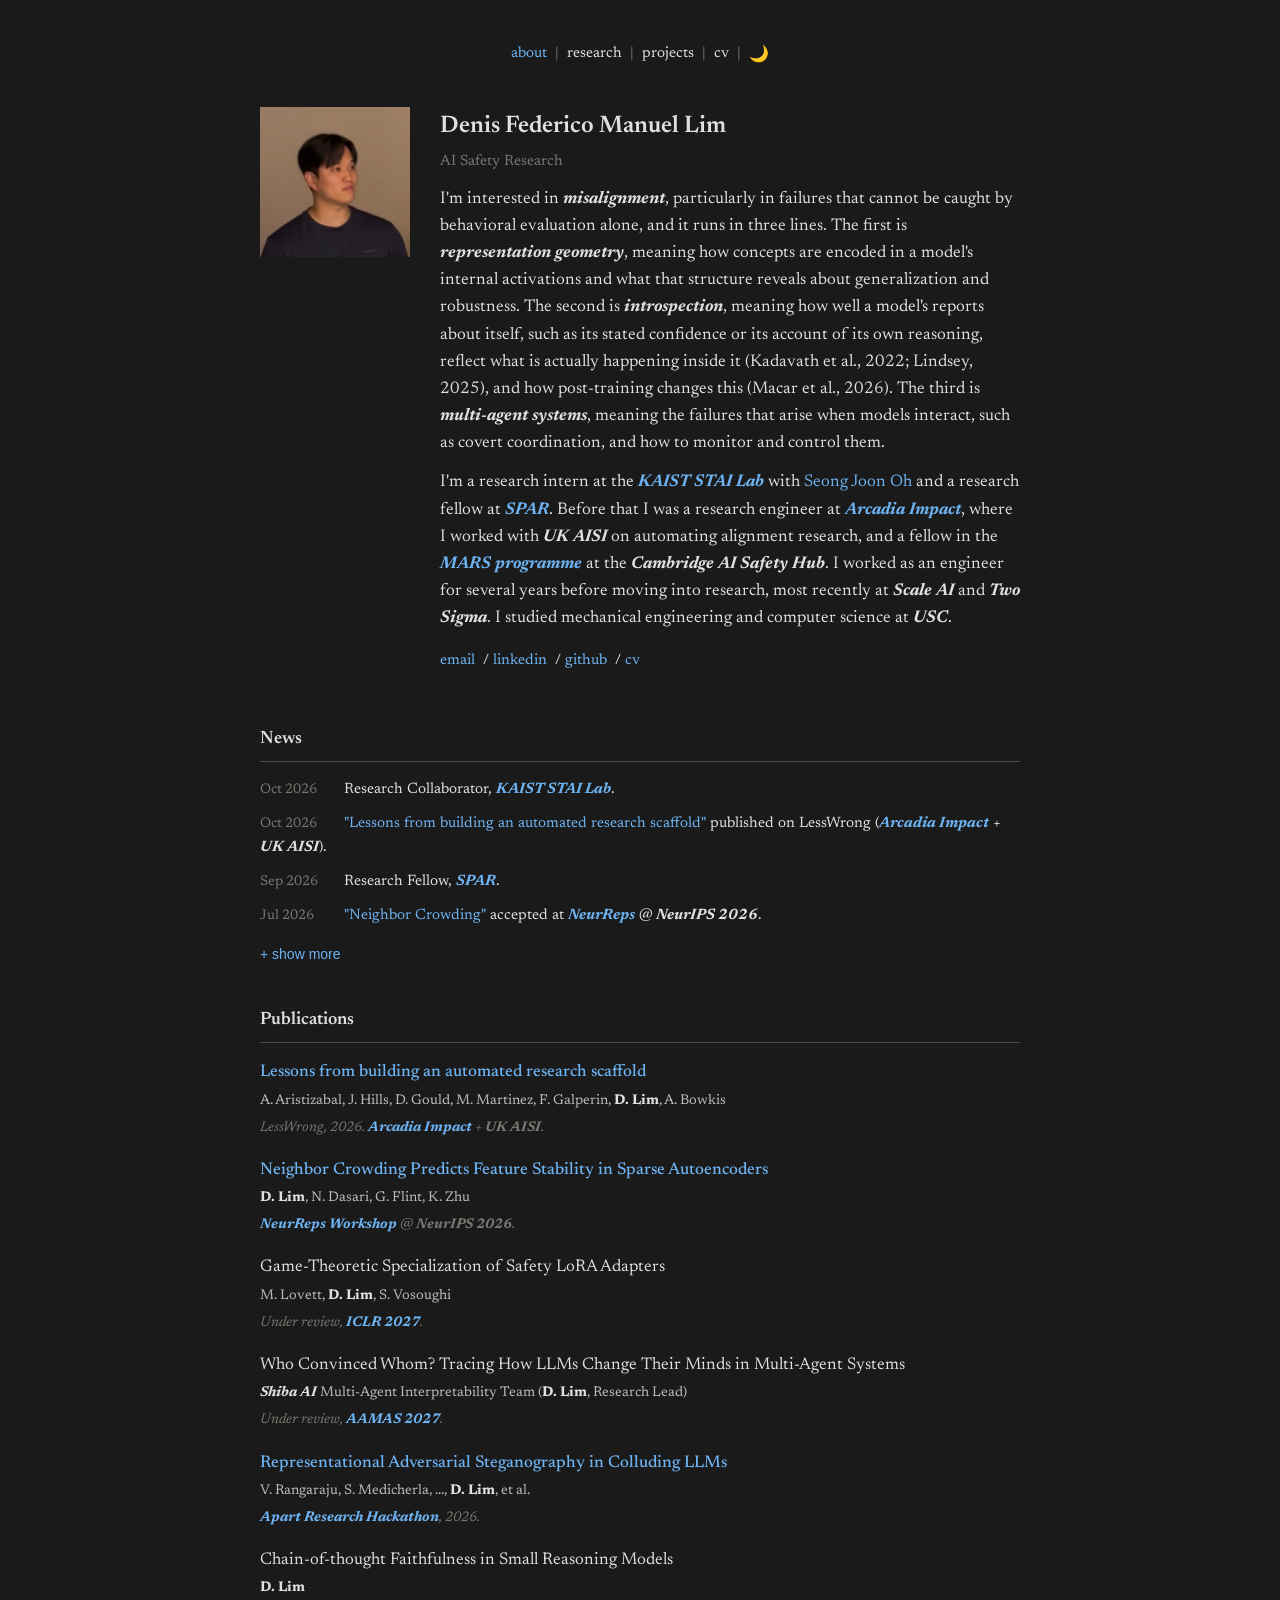
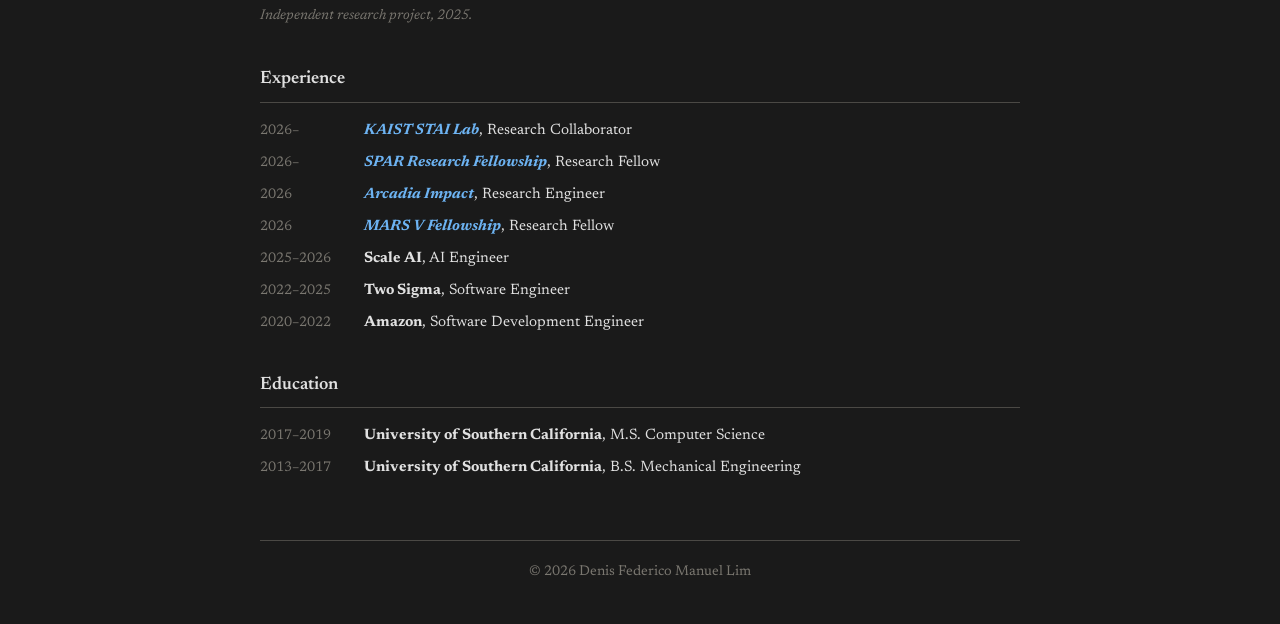
==== commit 96ea93a0: "Make News section more concise, add MARS <5% acceptance rate" ====
--- a/index.html
+++ b/index.html
@@ -56,13 +56,13 @@
             <section class="news">
                 <h2>News</h2>
                 <ul class="news-list" id="news-list">
-                    <li><span class="news-date">Oct 2026</span> Started as Research Collaborator at <a href="https://stai-lab.org/"><strong><em>KAIST STAI Lab</em></strong></a> with Professor Seong Joon Oh</li>
-                    <li><span class="news-date">Oct 2026</span> Published <a href="https://www.lesswrong.com/posts/zGaQ3SS9C6So9NXFg">"Lessons from building an automated research scaffold"</a> on LessWrong (<a href="https://www.arcadiaimpact.org/alignment-research"><strong><em>Arcadia Impact</em></strong></a> + <strong><em>UK AISI</em></strong> collaboration)</li>
-                    <li><span class="news-date">Sep 2026</span> Started as Research Fellow at <a href="https://sparai.org/"><strong><em>SPAR</em></strong></a> Research Fellowship</li>
-                    <li><span class="news-date">Jul 2026</span> <a href="https://drive.google.com/file/d/1_dhscuXvIvLNLIkpLEj75Ks6DjKdy6IP/view">"Neighbor Crowding Predicts Feature Stability in Sparse Autoencoders"</a> accepted at <a href="https://neurreps.org/"><strong><em>NeurReps Workshop</em></strong></a> @ <strong><em>NeurIPS 2026</em></strong></li>
-                    <li class="news-hidden"><span class="news-date">Jul 2026</span> Started as Research Engineer at <a href="https://www.arcadiaimpact.org/alignment-research"><strong><em>Arcadia Impact</em></strong></a>, working on Automated Research Alignment</li>
-                    <li class="news-hidden"><span class="news-date">Jun 2026</span> Started <a href="https://caish.org/mars"><strong><em>MARS V Fellowship</em></strong></a>, investigating mechanistic detection of unfaithful LLM translations</li>
-                    <li class="news-hidden"><span class="news-date">Mar 2026</span> <a href="https://apartresearch.com/sprints/projects/hidden-in-plain-sight-representational-adversarial-steganography-in-colluding-llms-sekh">"Representational Adversarial Steganography in Colluding LLMs"</a> at <a href="https://apartresearch.com/sprints/ai-control-hackathon-2026-03-20-to-2026-03-22"><strong><em>Apart Research Hackathon</em></strong></a></li>
+                    <li><span class="news-date">Oct 2026</span> Research Collaborator, <a href="https://stai-lab.org/"><strong><em>KAIST STAI Lab</em></strong></a>.</li>
+                    <li><span class="news-date">Oct 2026</span> <a href="https://www.lesswrong.com/posts/zGaQ3SS9C6So9NXFg">"Lessons from building an automated research scaffold"</a> published on LessWrong (<a href="https://www.arcadiaimpact.org/alignment-research"><strong><em>Arcadia Impact</em></strong></a> + <strong><em>UK AISI</em></strong>).</li>
+                    <li><span class="news-date">Sep 2026</span> Research Fellow, <a href="https://sparai.org/"><strong><em>SPAR</em></strong></a>.</li>
+                    <li><span class="news-date">Jul 2026</span> <a href="https://drive.google.com/file/d/1_dhscuXvIvLNLIkpLEj75Ks6DjKdy6IP/view">"Neighbor Crowding"</a> accepted at <a href="https://neurreps.org/"><strong><em>NeurReps</em></strong></a> @ <strong><em>NeurIPS 2026</em></strong>.</li>
+                    <li class="news-hidden"><span class="news-date">Jul 2026</span> Research Engineer, <a href="https://www.arcadiaimpact.org/alignment-research"><strong><em>Arcadia Impact</em></strong></a>.</li>
+                    <li class="news-hidden"><span class="news-date">Jun 2026</span> <a href="https://caish.org/mars"><strong><em>MARS V</em></strong></a> Fellow (&lt;5% acceptance).</li>
+                    <li class="news-hidden"><span class="news-date">Mar 2026</span> <a href="https://apartresearch.com/sprints/projects/hidden-in-plain-sight-representational-adversarial-steganography-in-colluding-llms-sekh">"Representational Adversarial Steganography"</a> at <a href="https://apartresearch.com/sprints/ai-control-hackathon-2026-03-20-to-2026-03-22"><strong><em>Apart Research Hackathon</em></strong></a>.</li>
                 </ul>
                 <button class="news-toggle" onclick="toggleNews()">+ show more</button>
             </section>
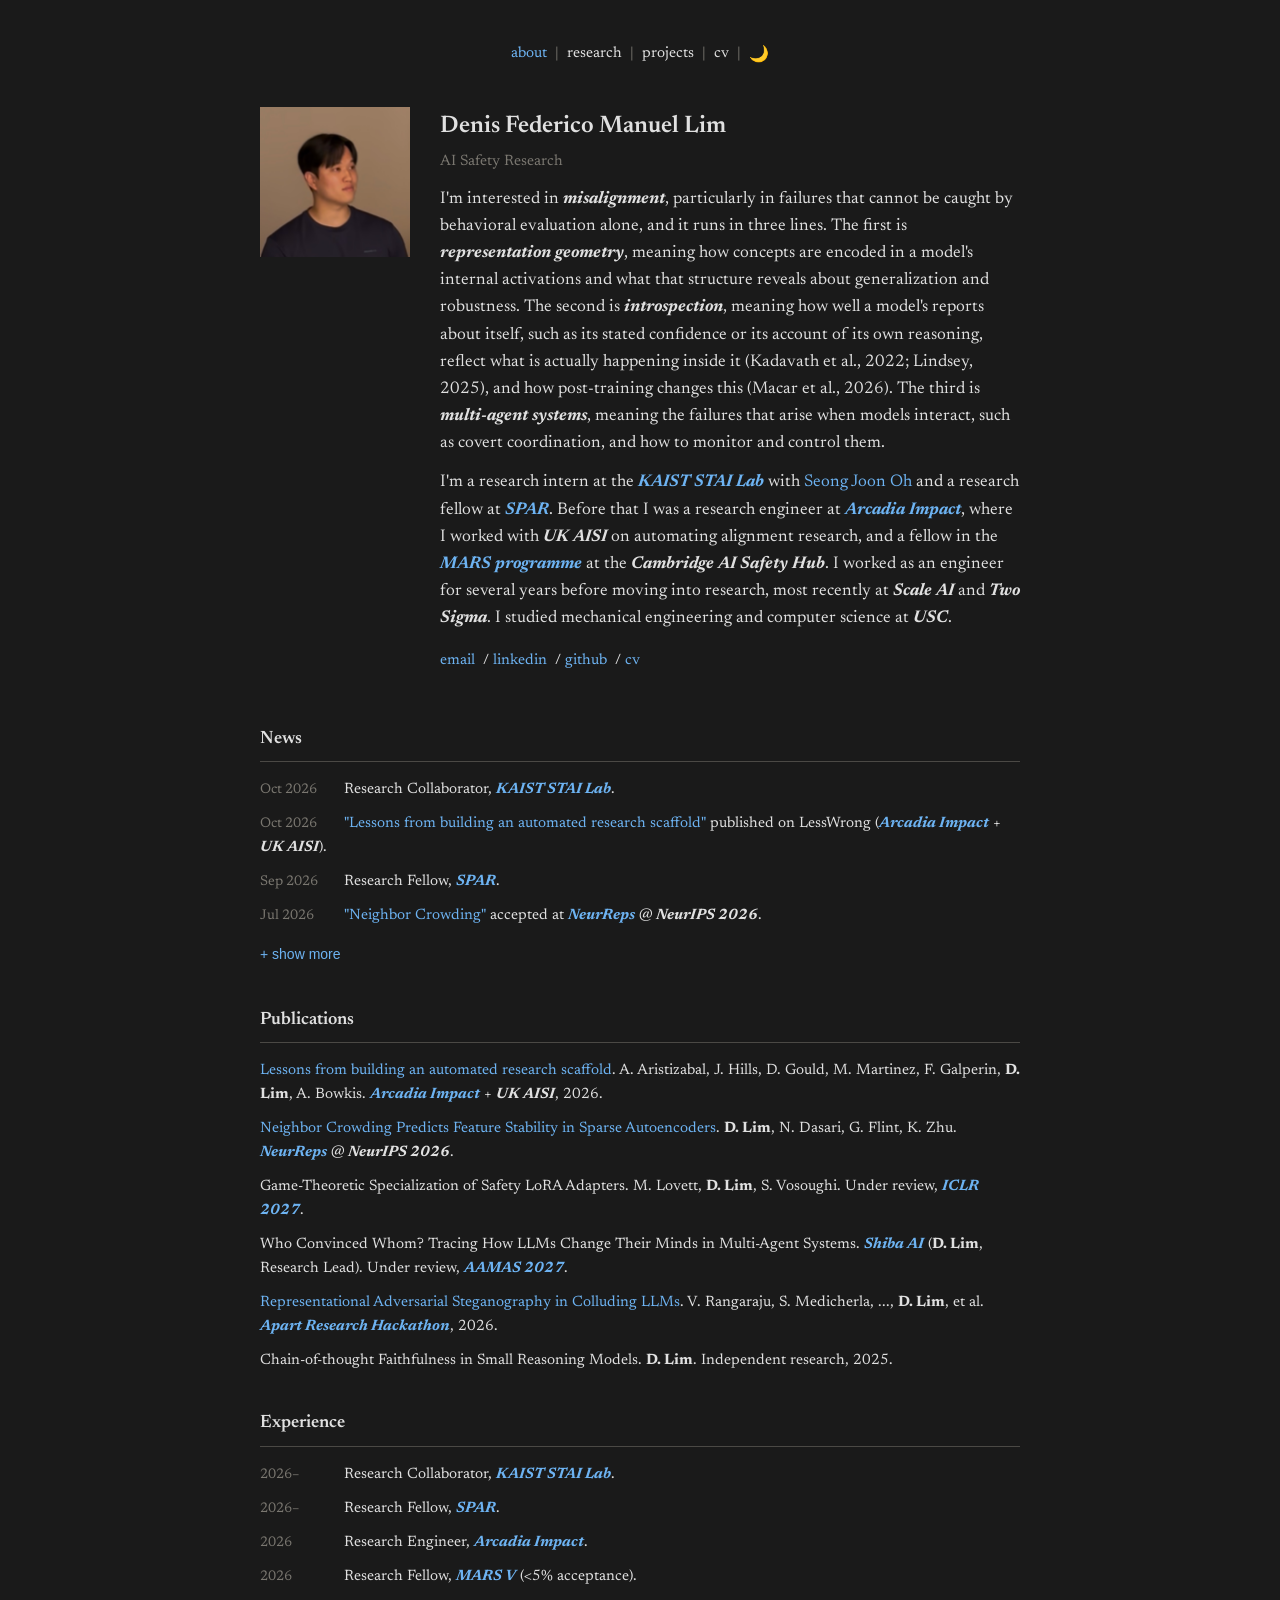
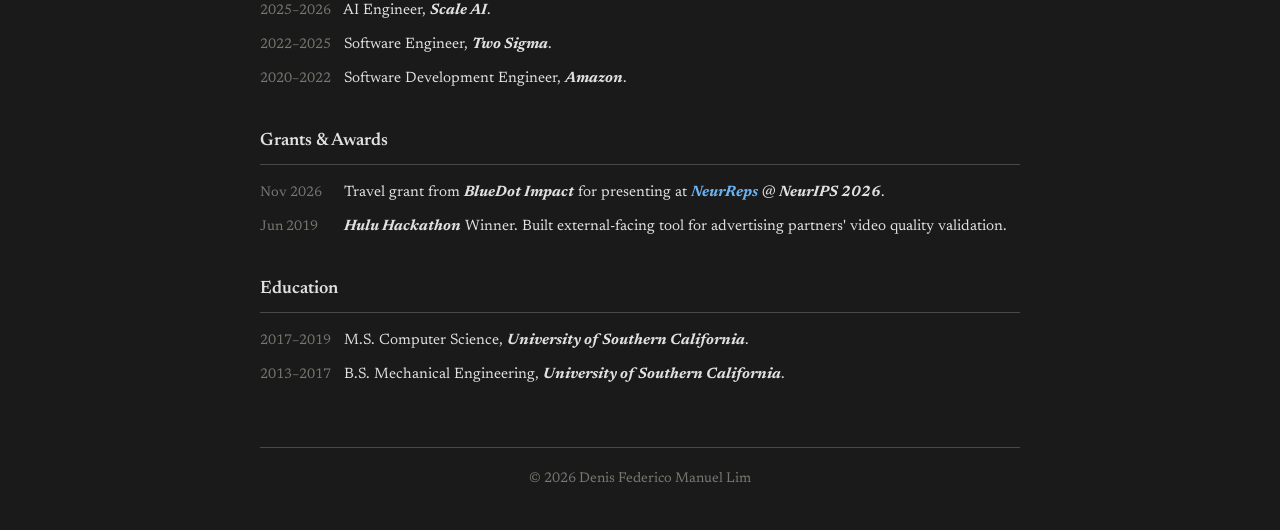
==== commit 67c4347e: "Make all sections concise, add Grants & Awards section" ====
--- a/index.html
+++ b/index.html
@@ -69,58 +69,42 @@
 
             <section class="publications">
                 <h2>Publications</h2>
-                <ul class="pub-list">
-                    <li>
-                        <a href="https://www.lesswrong.com/posts/zGaQ3SS9C6So9NXFg">Lessons from building an automated research scaffold</a><br>
-                        <span class="pub-authors">A. Aristizabal, J. Hills, D. Gould, M. Martinez, F. Galperin, <strong>D. Lim</strong>, A. Bowkis</span><br>
-                        <span class="pub-venue">LessWrong, 2026. <a href="https://www.arcadiaimpact.org/alignment-research"><strong><em>Arcadia Impact</em></strong></a> + <strong><em>UK AISI</em></strong>.</span>
-                    </li>
-                    <li>
-                        <a href="https://drive.google.com/file/d/1_dhscuXvIvLNLIkpLEj75Ks6DjKdy6IP/view">Neighbor Crowding Predicts Feature Stability in Sparse Autoencoders</a><br>
-                        <span class="pub-authors"><strong>D. Lim</strong>, N. Dasari, G. Flint, K. Zhu</span><br>
-                        <span class="pub-venue"><a href="https://neurreps.org/"><strong><em>NeurReps Workshop</em></strong></a> @ <strong><em>NeurIPS 2026</em></strong>.</span>
-                    </li>
-                    <li>
-                        Game-Theoretic Specialization of Safety LoRA Adapters<br>
-                        <span class="pub-authors">M. Lovett, <strong>D. Lim</strong>, S. Vosoughi</span><br>
-                        <span class="pub-venue">Under review, <a href="https://iclr.cc/"><strong><em>ICLR 2027</em></strong></a>.</span>
-                    </li>
-                    <li>
-                        Who Convinced Whom? Tracing How LLMs Change Their Minds in Multi-Agent Systems<br>
-                        <span class="pub-authors"><a href="https://www.shiba-ai.jp/"><strong><em>Shiba AI</em></strong></a> Multi-Agent Interpretability Team (<strong>D. Lim</strong>, Research Lead)</span><br>
-                        <span class="pub-venue">Under review, <a href="https://warwick.ac.uk/fac/sci/dcs/aamas2027/"><strong><em>AAMAS 2027</em></strong></a>.</span>
-                    </li>
-                    <li>
-                        <a href="https://apartresearch.com/sprints/projects/hidden-in-plain-sight-representational-adversarial-steganography-in-colluding-llms-sekh">Representational Adversarial Steganography in Colluding LLMs</a><br>
-                        <span class="pub-authors">V. Rangaraju, S. Medicherla, ..., <strong>D. Lim</strong>, et al.</span><br>
-                        <span class="pub-venue"><a href="https://apartresearch.com/sprints/ai-control-hackathon-2026-03-20-to-2026-03-22"><strong><em>Apart Research Hackathon</em></strong></a>, 2026.</span>
-                    </li>
-                    <li>
-                        Chain-of-thought Faithfulness in Small Reasoning Models<br>
-                        <span class="pub-authors"><strong>D. Lim</strong></span><br>
-                        <span class="pub-venue">Independent research project, 2025.</span>
-                    </li>
+                <ul class="news-list">
+                    <li><a href="https://www.lesswrong.com/posts/zGaQ3SS9C6So9NXFg">Lessons from building an automated research scaffold</a>. A. Aristizabal, J. Hills, D. Gould, M. Martinez, F. Galperin, <strong>D. Lim</strong>, A. Bowkis. <a href="https://www.arcadiaimpact.org/alignment-research"><strong><em>Arcadia Impact</em></strong></a> + <strong><em>UK AISI</em></strong>, 2026.</li>
+                    <li><a href="https://drive.google.com/file/d/1_dhscuXvIvLNLIkpLEj75Ks6DjKdy6IP/view">Neighbor Crowding Predicts Feature Stability in Sparse Autoencoders</a>. <strong>D. Lim</strong>, N. Dasari, G. Flint, K. Zhu. <a href="https://neurreps.org/"><strong><em>NeurReps</em></strong></a> @ <strong><em>NeurIPS 2026</em></strong>.</li>
+                    <li>Game-Theoretic Specialization of Safety LoRA Adapters. M. Lovett, <strong>D. Lim</strong>, S. Vosoughi. Under review, <a href="https://iclr.cc/"><strong><em>ICLR 2027</em></strong></a>.</li>
+                    <li>Who Convinced Whom? Tracing How LLMs Change Their Minds in Multi-Agent Systems. <a href="https://www.shiba-ai.jp/"><strong><em>Shiba AI</em></strong></a> (<strong>D. Lim</strong>, Research Lead). Under review, <a href="https://warwick.ac.uk/fac/sci/dcs/aamas2027/"><strong><em>AAMAS 2027</em></strong></a>.</li>
+                    <li><a href="https://apartresearch.com/sprints/projects/hidden-in-plain-sight-representational-adversarial-steganography-in-colluding-llms-sekh">Representational Adversarial Steganography in Colluding LLMs</a>. V. Rangaraju, S. Medicherla, ..., <strong>D. Lim</strong>, et al. <a href="https://apartresearch.com/sprints/ai-control-hackathon-2026-03-20-to-2026-03-22"><strong><em>Apart Research Hackathon</em></strong></a>, 2026.</li>
+                    <li>Chain-of-thought Faithfulness in Small Reasoning Models. <strong>D. Lim</strong>. Independent research, 2025.</li>
                 </ul>
             </section>
 
             <section class="experience">
                 <h2>Experience</h2>
-                <ul class="exp-list">
-                    <li><span class="exp-date">2026–</span> <a href="https://stai-lab.org/"><strong><em>KAIST STAI Lab</em></strong></a>, Research Collaborator</li>
-                    <li><span class="exp-date">2026–</span> <a href="https://sparai.org/"><strong><em>SPAR Research Fellowship</em></strong></a>, Research Fellow</li>
-                    <li><span class="exp-date">2026</span> <a href="https://www.arcadiaimpact.org/alignment-research"><strong><em>Arcadia Impact</em></strong></a>, Research Engineer</li>
-                    <li><span class="exp-date">2026</span> <a href="https://caish.org/mars"><strong><em>MARS V Fellowship</em></strong></a>, Research Fellow</li>
-                    <li><span class="exp-date">2025–2026</span> <strong>Scale AI</strong>, AI Engineer</li>
-                    <li><span class="exp-date">2022–2025</span> <strong>Two Sigma</strong>, Software Engineer</li>
-                    <li><span class="exp-date">2020–2022</span> <strong>Amazon</strong>, Software Development Engineer</li>
+                <ul class="news-list">
+                    <li><span class="news-date">2026–</span> Research Collaborator, <a href="https://stai-lab.org/"><strong><em>KAIST STAI Lab</em></strong></a>.</li>
+                    <li><span class="news-date">2026–</span> Research Fellow, <a href="https://sparai.org/"><strong><em>SPAR</em></strong></a>.</li>
+                    <li><span class="news-date">2026</span> Research Engineer, <a href="https://www.arcadiaimpact.org/alignment-research"><strong><em>Arcadia Impact</em></strong></a>.</li>
+                    <li><span class="news-date">2026</span> Research Fellow, <a href="https://caish.org/mars"><strong><em>MARS V</em></strong></a> (&lt;5% acceptance).</li>
+                    <li><span class="news-date">2025–2026</span> AI Engineer, <strong><em>Scale AI</em></strong>.</li>
+                    <li><span class="news-date">2022–2025</span> Software Engineer, <strong><em>Two Sigma</em></strong>.</li>
+                    <li><span class="news-date">2020–2022</span> Software Development Engineer, <strong><em>Amazon</em></strong>.</li>
+                </ul>
+            </section>
+
+            <section class="awards">
+                <h2>Grants & Awards</h2>
+                <ul class="news-list">
+                    <li><span class="news-date">Nov 2026</span> Travel grant from <strong><em>BlueDot Impact</em></strong> for presenting at <a href="https://neurreps.org/"><strong><em>NeurReps</em></strong></a> @ <strong><em>NeurIPS 2026</em></strong>.</li>
+                    <li><span class="news-date">Jun 2019</span> <strong><em>Hulu Hackathon</em></strong> Winner. Built external-facing tool for advertising partners' video quality validation.</li>
                 </ul>
             </section>
 
             <section class="education">
                 <h2>Education</h2>
-                <ul class="edu-list">
-                    <li><span class="edu-date">2017–2019</span> <strong>University of Southern California</strong>, M.S. Computer Science</li>
-                    <li><span class="edu-date">2013–2017</span> <strong>University of Southern California</strong>, B.S. Mechanical Engineering</li>
+                <ul class="news-list">
+                    <li><span class="news-date">2017–2019</span> M.S. Computer Science, <strong><em>University of Southern California</em></strong>.</li>
+                    <li><span class="news-date">2013–2017</span> B.S. Mechanical Engineering, <strong><em>University of Southern California</em></strong>.</li>
                 </ul>
             </section>
         </main>
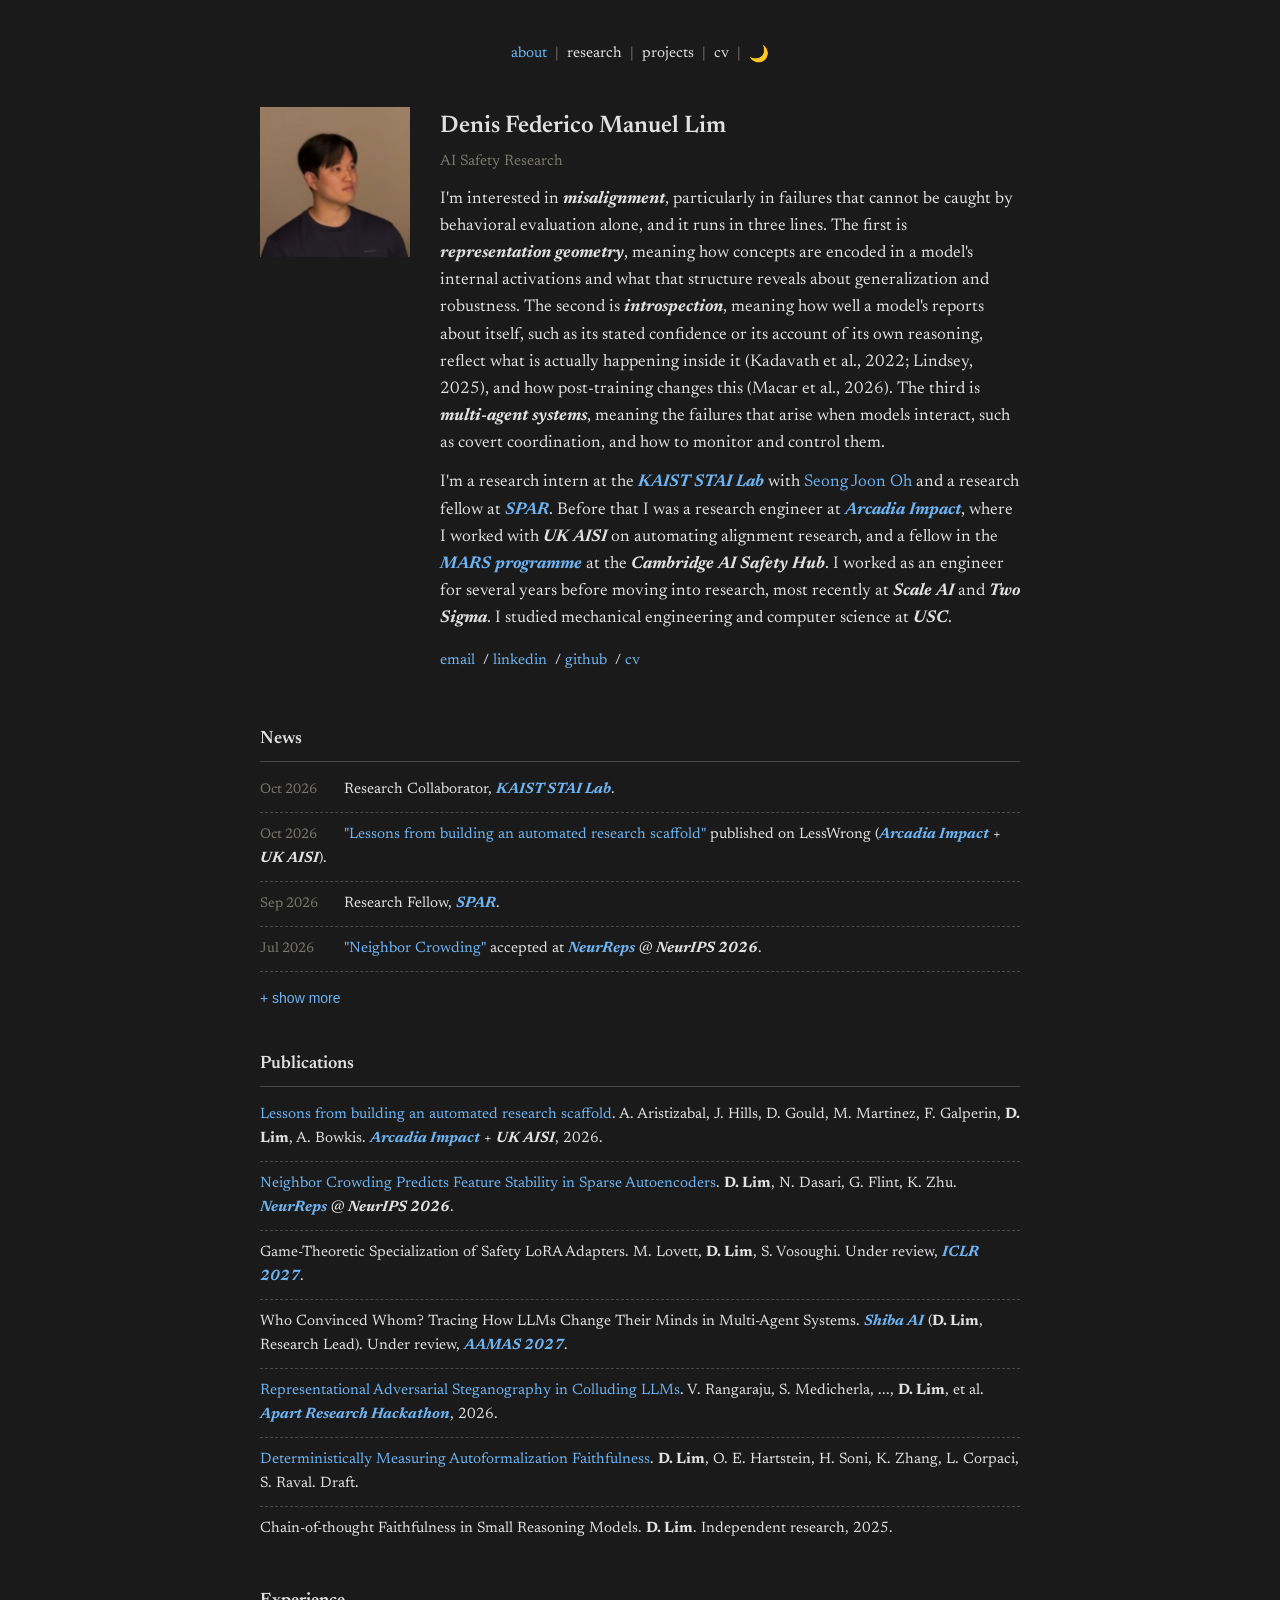
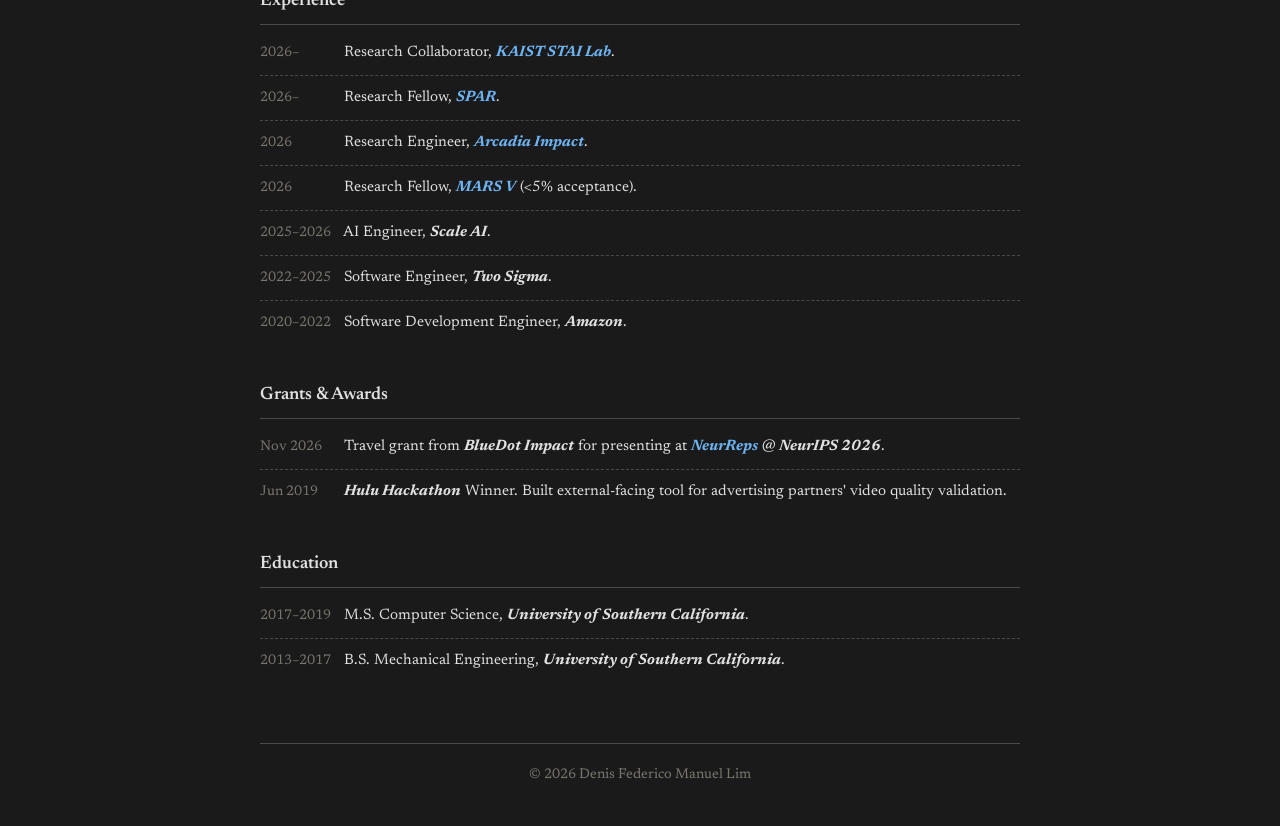
==== commit 7305bbc0: "Add Autoformalization Faithfulness paper (draft)" ====
--- a/index.html
+++ b/index.html
@@ -75,6 +75,7 @@
                     <li>Game-Theoretic Specialization of Safety LoRA Adapters. M. Lovett, <strong>D. Lim</strong>, S. Vosoughi. Under review, <a href="https://iclr.cc/"><strong><em>ICLR 2027</em></strong></a>.</li>
                     <li>Who Convinced Whom? Tracing How LLMs Change Their Minds in Multi-Agent Systems. <a href="https://www.shiba-ai.jp/"><strong><em>Shiba AI</em></strong></a> (<strong>D. Lim</strong>, Research Lead). Under review, <a href="https://warwick.ac.uk/fac/sci/dcs/aamas2027/"><strong><em>AAMAS 2027</em></strong></a>.</li>
                     <li><a href="https://apartresearch.com/sprints/projects/hidden-in-plain-sight-representational-adversarial-steganography-in-colluding-llms-sekh">Representational Adversarial Steganography in Colluding LLMs</a>. V. Rangaraju, S. Medicherla, ..., <strong>D. Lim</strong>, et al. <a href="https://apartresearch.com/sprints/ai-control-hackathon-2026-03-20-to-2026-03-22"><strong><em>Apart Research Hackathon</em></strong></a>, 2026.</li>
+                    <li><a href="https://drive.google.com/file/d/151IKysFXfL_mruWs2_KWuF8MXt9a29hu/view">Deterministically Measuring Autoformalization Faithfulness</a>. <strong>D. Lim</strong>, O. E. Hartstein, H. Soni, K. Zhang, L. Corpaci, S. Raval. Draft.</li>
                     <li>Chain-of-thought Faithfulness in Small Reasoning Models. <strong>D. Lim</strong>. Independent research, 2025.</li>
                 </ul>
             </section>
--- a/styles.css
+++ b/styles.css
@@ -135,8 +135,14 @@
 }
 
 .news-list li {
+    padding-bottom: 10px;
     margin-bottom: 10px;
     font-size: 15px;
+    border-bottom: 1px dashed #dccfb3;
+}
+
+.news-list li:last-child {
+    border-bottom: none;
 }
 
 .news-hidden {
@@ -284,6 +290,10 @@
     color: #7a7770;
 }
 
+html[data-theme="dark"] .news-list li {
+    border-bottom-color: #4b4945;
+}
+
 html[data-theme="dark"] .news-toggle {
     color: #6db3f2;
 }
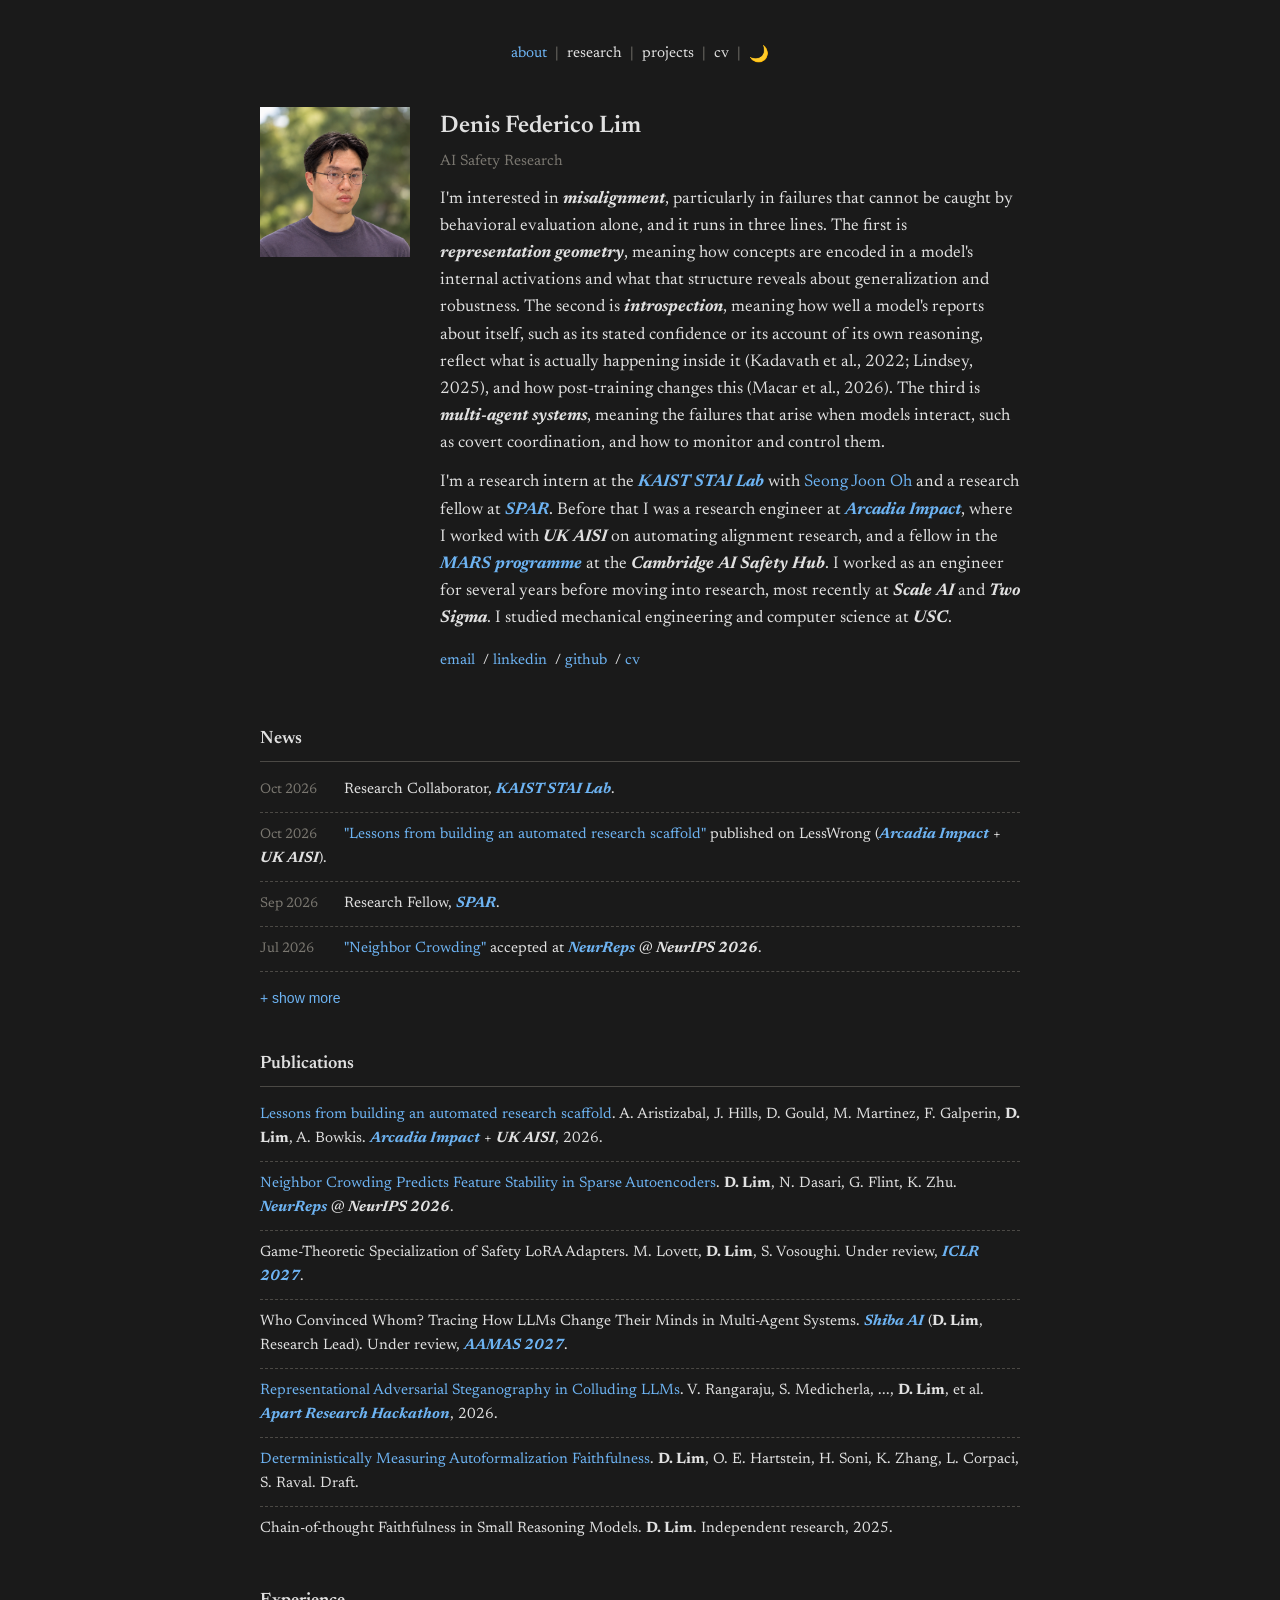
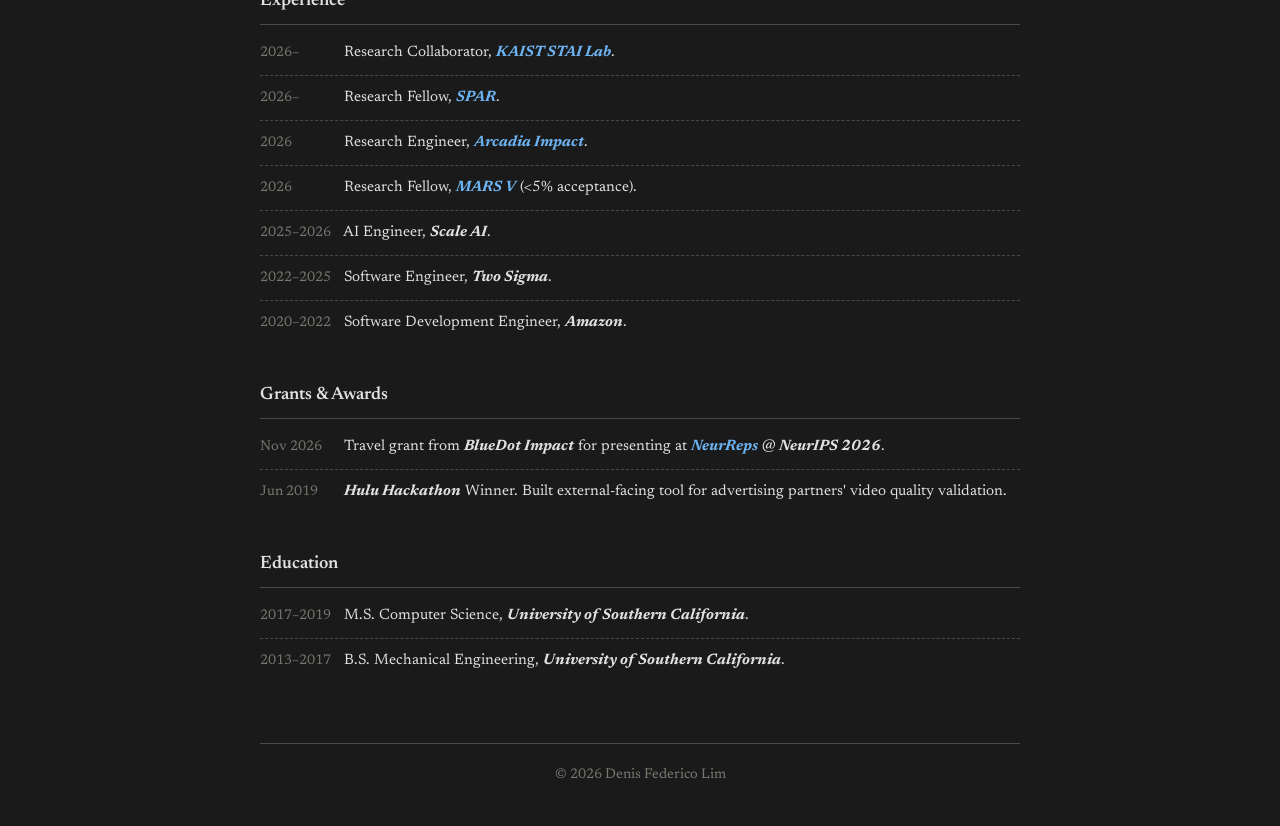
==== commit fe1abe37: "Remove Manuel from name" ====
--- a/index.html
+++ b/index.html
@@ -3,7 +3,7 @@
 <head>
     <meta charset="UTF-8">
     <meta name="viewport" content="width=device-width, initial-scale=1.0">
-    <title>Denis Federico Manuel Lim</title>
+    <title>Denis Federico Lim</title>
     <link rel="preconnect" href="https://fonts.googleapis.com">
     <link rel="preconnect" href="https://fonts.gstatic.com" crossorigin>
     <link href="https://fonts.googleapis.com/css2?family=Newsreader:ital,wght@0,400;0,500;0,600;1,400;1,500;1,600&display=swap" rel="stylesheet">
@@ -34,10 +34,10 @@
         <main>
             <section class="hero">
                 <div class="hero-image">
-                    <img src="images/profile.jpg" alt="Denis Federico Manuel Lim">
+                    <img src="images/profile.jpg" alt="Denis Federico Lim">
                 </div>
                 <div class="hero-content">
-                    <h1>Denis Federico Manuel Lim</h1>
+                    <h1>Denis Federico Lim</h1>
                     <p class="tagline">AI Safety Research</p>
 
                     <p>I'm interested in <strong><em>misalignment</em></strong>, particularly in failures that cannot be caught by behavioral evaluation alone, and it runs in three lines. The first is <strong><em>representation geometry</em></strong>, meaning how concepts are encoded in a model's internal activations and what that structure reveals about generalization and robustness. The second is <strong><em>introspection</em></strong>, meaning how well a model's reports about itself, such as its stated confidence or its account of its own reasoning, reflect what is actually happening inside it (Kadavath et al., 2022; Lindsey, 2025), and how post-training changes this (Macar et al., 2026). The third is <strong><em>multi-agent systems</em></strong>, meaning the failures that arise when models interact, such as covert coordination, and how to monitor and control them.</p>
@@ -111,7 +111,7 @@
         </main>
 
         <footer>
-            <p>© 2026 Denis Federico Manuel Lim</p>
+            <p>© 2026 Denis Federico Lim</p>
         </footer>
     </div>
 
